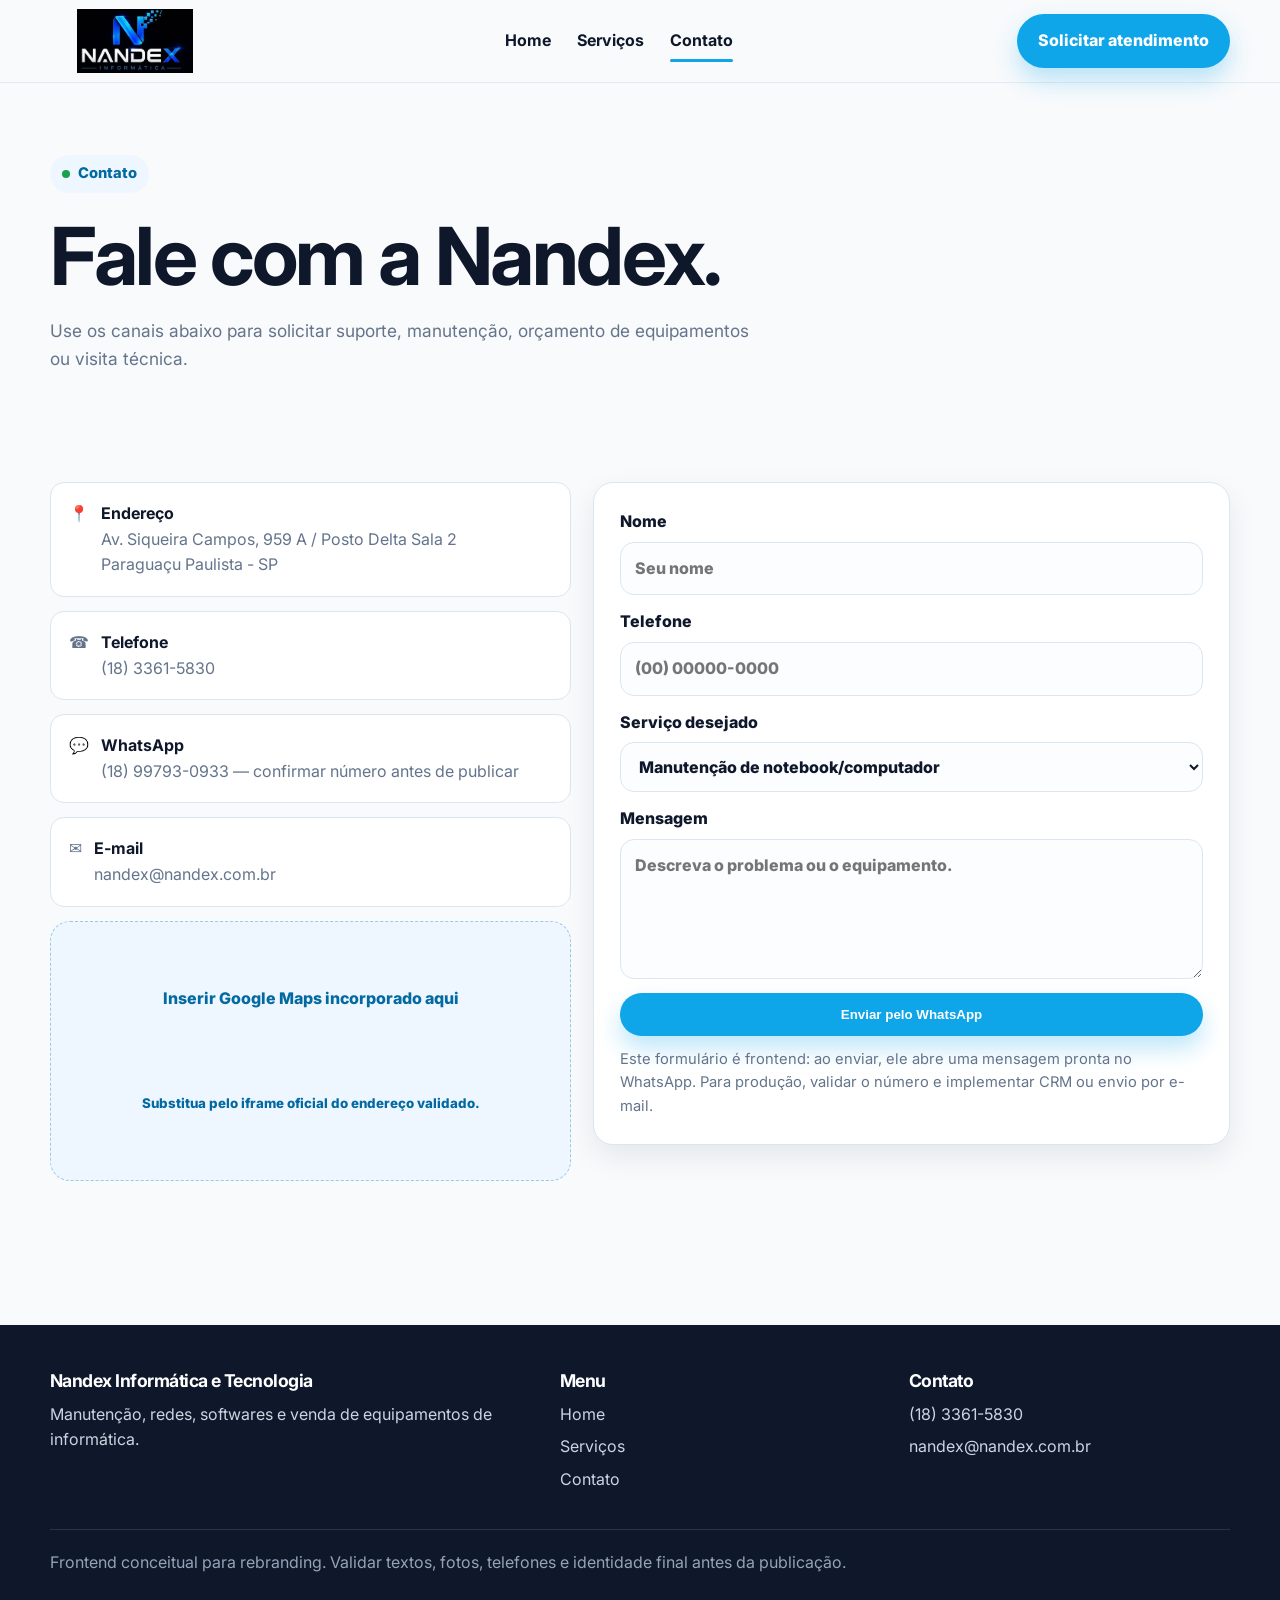
==== contato.html @ adfa8a40 "chore: registrar estado inicial do site Nandex" ====
<!doctype html>
<html lang="pt-BR">
<head>
  <meta charset="utf-8"><meta name="viewport" content="width=device-width, initial-scale=1">
  <title>Contato | Nandex Informática e Tecnologia</title>
  <meta name="description" content="Contato da Nandex Informática em Paraguaçu Paulista.">
  <link rel="preconnect" href="https://fonts.googleapis.com"><link rel="preconnect" href="https://fonts.gstatic.com" crossorigin>
  <link href="https://fonts.googleapis.com/css2?family=Inter:wght@400;600;700;800;900&display=swap" rel="stylesheet">
  <link rel="stylesheet" href="assets/css/style.css">
</head>
<body>
  <header class="site-header"><div class="container navbar"><a class="brand" href="index.html"><img class="brand-logo" src="assets/img/logo.nandex.jpeg" alt="Nandex Informática"></a><nav class="nav-links" aria-label="Menu principal"><a href="index.html">Home</a><a href="servicos.html">Serviços</a><a class="active" href="contato.html">Contato</a></nav><div class="header-actions"><a class="btn btn-primary" href="#formulario">Solicitar atendimento</a><button class="mobile-toggle" type="button" aria-label="Abrir menu" aria-expanded="false" data-mobile-toggle><span></span><span></span><span></span></button></div></div></header>
  <main>
    <section class="page-hero"><div class="container"><span class="eyebrow">Contato</span><h1>Fale com a Nandex.</h1><p>Use os canais abaixo para solicitar suporte, manutenção, orçamento de equipamentos ou visita técnica.</p></div></section>
    <section class="section"><div class="container contact-grid">
      <aside class="contact-box">
        <div class="contact-line"><span>📍</span><div><strong>Endereço</strong><span>Av. Siqueira Campos, 959 A / Posto Delta Sala 2<br>Paraguaçu Paulista - SP</span></div></div>
        <div class="contact-line"><span>☎️</span><div><strong>Telefone</strong><span>(18) 3361-5830</span></div></div>
        <div class="contact-line"><span>💬</span><div><strong>WhatsApp</strong><span>(18) 99793-0933 — confirmar número antes de publicar</span></div></div>
        <div class="contact-line"><span>✉️</span><div><strong>E-mail</strong><span>nandex@nandex.com.br</span></div></div>
        <div class="map-placeholder">Inserir Google Maps incorporado aqui<br><small>Substitua pelo iframe oficial do endereço validado.</small></div>
      </aside>
      <form id="formulario" class="form" data-contact-form>
        <div class="form-grid">
          <label>Nome<input type="text" name="nome" placeholder="Seu nome" required></label>
          <label>Telefone<input type="tel" name="telefone" placeholder="(00) 00000-0000"></label>
          <label>Serviço desejado<select name="servico"><option>Manutenção de notebook/computador</option><option>Instalação de software</option><option>Remoção de vírus</option><option>Projeto de rede</option><option>Compra de equipamento ou peça</option><option>Outro atendimento</option></select></label>
          <label>Mensagem<textarea name="mensagem" placeholder="Descreva o problema ou o equipamento."></textarea></label>
          <button class="btn btn-primary" type="submit">Enviar pelo WhatsApp</button>
        </div>
        <p class="form-note">Este formulário é frontend: ao enviar, ele abre uma mensagem pronta no WhatsApp. Para produção, validar o número e implementar CRM ou envio por e-mail.</p>
      </form>
    </div></section>
  </main>
  <footer class="site-footer"><div class="container footer-grid"><div><h3>Nandex Informática e Tecnologia</h3><p>Manutenção, redes, softwares e venda de equipamentos de informática.</p></div><div><h3>Menu</h3><a href="index.html">Home</a><a href="servicos.html">Serviços</a><a href="contato.html">Contato</a></div><div><h3>Contato</h3><a href="tel:+551833615830">(18) 3361-5830</a><a href="mailto:nandex@nandex.com.br">nandex@nandex.com.br</a></div></div><div class="container footer-bottom">Frontend conceitual para rebranding. Validar textos, fotos, telefones e identidade final antes da publicação.</div></footer>
  <script src="assets/js/main.js"></script>
</body>
</html>
---- assets/css/style.css ----
:root {
  --color-bg: #f8fafc;
  --color-surface: #ffffff;
  --color-surface-2: #eef7ff;
  --color-primary: #0ea5e9;
  --color-primary-dark: #0369a1;
  --color-secondary: #0f172a;
  --color-text: #334155;
  --color-muted: #64748b;
  --color-border: #dbe6f0;
  --color-success: #16a34a;
  --shadow-soft: 0 18px 45px rgba(15, 23, 42, 0.10);
  --shadow-card: 0 12px 30px rgba(15, 23, 42, 0.08);
  --radius-xl: 28px;
  --radius-lg: 20px;
  --radius-md: 14px;
  --max-width: 1180px;
}

* { box-sizing: border-box; }
html { scroll-behavior: smooth; }
body {
  margin: 0;
  font-family: Inter, system-ui, -apple-system, BlinkMacSystemFont, "Segoe UI", sans-serif;
  background: var(--color-bg);
  color: var(--color-text);
  line-height: 1.6;
}
body.menu-open { overflow: hidden; }
a { color: inherit; text-decoration: none; }
img { max-width: 100%; display: block; }
.container { width: min(var(--max-width), calc(100% - 32px)); margin: 0 auto; }

.site-header {
  position: sticky;
  top: 0;
  z-index: 50;
  background: rgba(248, 250, 252, 0.92);
  backdrop-filter: blur(18px);
  border-bottom: 1px solid rgba(219, 230, 240, 0.75);
}
.navbar {
  min-height: 82px;
  display: flex;
  align-items: center;
  justify-content: space-between;
  gap: 24px;
}
.brand { display: inline-flex; align-items: center; gap: 12px; font-weight: 800; color: var(--color-secondary); }
.brand-logo {
  width: 170px;
  height: 64px;
  object-fit: contain;
  border-radius: 8px;
}
.nav-links { display: flex; align-items: center; gap: 26px; font-weight: 700; color: var(--color-secondary); }
.nav-links a { position: relative; }
.nav-links a::after {
  content: ""; position: absolute; left: 0; bottom: -8px; width: 0; height: 3px;
  border-radius: 999px; background: var(--color-primary); transition: width .25s ease;
}
.nav-links a:hover::after, .nav-links a.active::after { width: 100%; }
.header-actions { display: flex; align-items: center; gap: 12px; }
.mobile-toggle {
  display: none;
  border: 0; background: var(--color-surface); width: 46px; height: 46px; border-radius: 14px;
  box-shadow: var(--shadow-card); cursor: pointer;
}
.mobile-toggle span { display: block; width: 20px; height: 2px; margin: 4px auto; background: var(--color-secondary); }

.btn {
  display: inline-flex; align-items: center; justify-content: center; gap: 8px;
  border-radius: 999px; padding: 13px 20px; border: 1px solid transparent;
  font-weight: 800; cursor: pointer; transition: transform .2s ease, box-shadow .2s ease, background .2s ease;
}
.btn:hover { transform: translateY(-2px); }
.btn-primary { background: var(--color-primary); color: white; box-shadow: 0 12px 24px rgba(14, 165, 233, 0.28); }
.btn-primary:hover { background: var(--color-primary-dark); }
.btn-secondary { background: var(--color-secondary); color: white; }
.btn-outline { border-color: var(--color-border); color: var(--color-secondary); background: white; }

.hero { position: relative; overflow: hidden; padding: 84px 0 56px; }
.hero::before {
  content: ""; position: absolute; inset: -180px -220px auto auto; width: 540px; height: 540px;
  background: radial-gradient(circle, rgba(14,165,233,.22), transparent 65%);
  pointer-events: none;
}
.hero-grid { display: grid; grid-template-columns: 1.05fr .95fr; gap: 46px; align-items: center; }
.eyebrow {
  display: inline-flex; align-items: center; gap: 8px; padding: 7px 12px; border-radius: 999px;
  background: var(--color-surface-2); color: var(--color-primary-dark); font-weight: 800; font-size: .92rem;
}
.eyebrow::before { content: ""; width: 8px; height: 8px; border-radius: 50%; background: var(--color-success); }
h1, h2, h3 { color: var(--color-secondary); line-height: 1.08; margin: 0; letter-spacing: -.03em; }
h1 { margin-top: 20px; font-size: clamp(2.5rem, 7vw, 5rem); max-width: 800px; }
h2 { font-size: clamp(2rem, 4vw, 3.2rem); }
h3 { font-size: 1.35rem; }
p { margin: 0; }
.hero p { margin-top: 22px; font-size: 1.15rem; color: var(--color-muted); max-width: 660px; }
.hero-actions { margin-top: 32px; display: flex; gap: 14px; flex-wrap: wrap; }
.hero-card {
  position: relative; background: linear-gradient(145deg, var(--color-surface), #eaf7ff);
  border: 1px solid rgba(219, 230, 240, 0.95); border-radius: var(--radius-xl);
  padding: 24px; box-shadow: var(--shadow-soft);
}
.device-card {
  min-height: 410px; border-radius: 24px; background:
    radial-gradient(circle at 28% 26%, rgba(14,165,233,.25), transparent 28%),
    linear-gradient(135deg, #0f172a, #1e3a8a 52%, #0ea5e9);
  color: white; padding: 28px; display: flex; flex-direction: column; justify-content: space-between;
  overflow: hidden;
}
.device-card::after {
  content: ""; position: absolute; right: 46px; bottom: 56px; width: 250px; height: 160px;
  border: 10px solid rgba(255,255,255,.85); border-radius: 18px; transform: rotate(-8deg);
  box-shadow: 0 24px 40px rgba(0,0,0,.25);
}
.device-card h3 { color: white; font-size: 2rem; max-width: 360px; }
.service-strip {
  display: grid; grid-template-columns: repeat(3, 1fr); gap: 14px; margin-top: 18px;
}
.mini-card {
  background: rgba(255,255,255,.12); border: 1px solid rgba(255,255,255,.18);
  border-radius: 18px; padding: 16px; backdrop-filter: blur(10px); color: #e2e8f0;
}
.mini-card strong { color: white; display: block; }

.stats { padding: 22px 0 64px; }
.stats-grid { display: grid; grid-template-columns: repeat(4, 1fr); gap: 16px; }
.stat-card {
  background: var(--color-surface); border: 1px solid var(--color-border); border-radius: var(--radius-lg);
  padding: 24px; box-shadow: var(--shadow-card);
}
.stat-card strong { display: block; color: var(--color-secondary); font-size: 2rem; line-height: 1; }
.stat-card span { display: block; margin-top: 8px; color: var(--color-muted); font-weight: 700; }

.section { padding: 76px 0; }
.section-header { display: flex; justify-content: space-between; align-items: end; gap: 24px; margin-bottom: 34px; }
.section-header p { max-width: 620px; color: var(--color-muted); }
.grid-3 { display: grid; grid-template-columns: repeat(3, 1fr); gap: 18px; }
.card {
  background: var(--color-surface); border: 1px solid var(--color-border); border-radius: var(--radius-lg);
  padding: 26px; box-shadow: var(--shadow-card);
}
.icon {
  width: 52px; height: 52px; border-radius: 18px; display: grid; place-items: center;
  background: var(--color-surface-2); color: var(--color-primary-dark); font-size: 1.35rem; margin-bottom: 18px;
}
.card p { color: var(--color-muted); margin-top: 12px; }
.card ul { padding-left: 20px; margin-bottom: 0; color: var(--color-muted); }

.about-band {
  background: var(--color-secondary); color: #cbd5e1; border-radius: var(--radius-xl);
  padding: 42px; display: grid; grid-template-columns: 1fr 1fr; gap: 34px; align-items: center;
  overflow: hidden; position: relative;
}
.about-band::after {
  content: ""; position: absolute; right: -90px; top: -90px; width: 260px; height: 260px;
  background: rgba(14,165,233,.24); border-radius: 50%;
}
.about-band h2 { color: white; }
.about-list { display: grid; gap: 12px; }
.check { display: flex; gap: 12px; align-items: flex-start; }
.check span { flex: 0 0 26px; height: 26px; border-radius: 50%; background: var(--color-primary); color: white; display: grid; place-items: center; font-size: .9rem; font-weight: 900; }

.cta {
  background: linear-gradient(135deg, var(--color-primary), #1e3a8a);
  color: white; border-radius: var(--radius-xl); padding: 48px; display: grid; grid-template-columns: 1fr auto; gap: 28px; align-items: center;
}
.cta h2 { color: white; }
.cta p { color: #dff4ff; margin-top: 12px; max-width: 720px; }
.cta .btn { background: white; color: var(--color-secondary); }

.page-hero { padding: 72px 0 34px; }
.page-hero p { color: var(--color-muted); max-width: 720px; margin-top: 18px; font-size: 1.08rem; }
.service-list { display: grid; gap: 16px; }
.service-row { display: grid; grid-template-columns: 74px 1fr auto; gap: 18px; align-items: center; }
.service-row .icon { margin: 0; }
.badge { display: inline-flex; align-items: center; border-radius: 999px; background: var(--color-surface-2); color: var(--color-primary-dark); padding: 6px 10px; font-weight: 800; font-size: .84rem; }

.contact-grid { display: grid; grid-template-columns: .9fr 1.1fr; gap: 22px; align-items: start; }
.contact-box { display: grid; gap: 14px; }
.contact-line { display: flex; gap: 12px; padding: 18px; background: white; border: 1px solid var(--color-border); border-radius: var(--radius-md); }
.contact-line strong { display: block; color: var(--color-secondary); }
.contact-line span { color: var(--color-muted); }
.form { background: white; border: 1px solid var(--color-border); border-radius: var(--radius-lg); padding: 26px; box-shadow: var(--shadow-card); }
.form-grid { display: grid; gap: 14px; }
label { display: grid; gap: 7px; color: var(--color-secondary); font-weight: 800; }
input, textarea, select {
  width: 100%; border: 1px solid var(--color-border); border-radius: 14px; padding: 13px 14px;
  font: inherit; color: var(--color-secondary); background: #fbfdff;
}
textarea { min-height: 140px; resize: vertical; }
.form-note { color: var(--color-muted); font-size: .92rem; margin-top: 12px; }
.map-placeholder {
  min-height: 260px; border: 1px dashed #9cc9e7; border-radius: var(--radius-lg);
  display: grid; place-items: center; text-align: center; padding: 24px; background: var(--color-surface-2); color: var(--color-primary-dark); font-weight: 800;
}

.site-footer { margin-top: 68px; background: var(--color-secondary); color: #cbd5e1; padding: 46px 0; }
.footer-grid { display: grid; grid-template-columns: 1.2fr .8fr .8fr; gap: 28px; }
.footer-grid h3 { color: white; font-size: 1.1rem; margin-bottom: 12px; }
.footer-grid a { color: #cbd5e1; display: block; margin: 7px 0; }
.footer-bottom { margin-top: 30px; padding-top: 20px; border-top: 1px solid rgba(255,255,255,.12); color: #94a3b8; }

@media (max-width: 920px) {
  .hero-grid, .about-band, .contact-grid, .cta { grid-template-columns: 1fr; }
  .grid-3, .stats-grid { grid-template-columns: repeat(2, 1fr); }
  .section-header { align-items: start; flex-direction: column; }
  .header-actions .btn { display: none; }
  .mobile-toggle { display: block; }
  .nav-links {
    position: fixed; inset: 82px 16px auto 16px; display: none; flex-direction: column; align-items: stretch; gap: 0;
    background: white; border: 1px solid var(--color-border); border-radius: 22px; padding: 10px;
    box-shadow: var(--shadow-soft);
  }
  body.menu-open .nav-links { display: flex; }
  .nav-links a { padding: 14px 16px; }
  .nav-links a::after { display: none; }
}

@media (max-width: 620px) {
  .hero { padding-top: 52px; }
  .service-strip, .grid-3, .stats-grid, .footer-grid { grid-template-columns: 1fr; }
  .hero-card { padding: 14px; }
  .device-card { min-height: 360px; }
  .service-row { grid-template-columns: 1fr; }
  .about-band, .cta { padding: 28px; }
  .brand-logo { width: 132px; height: 58px; }
}
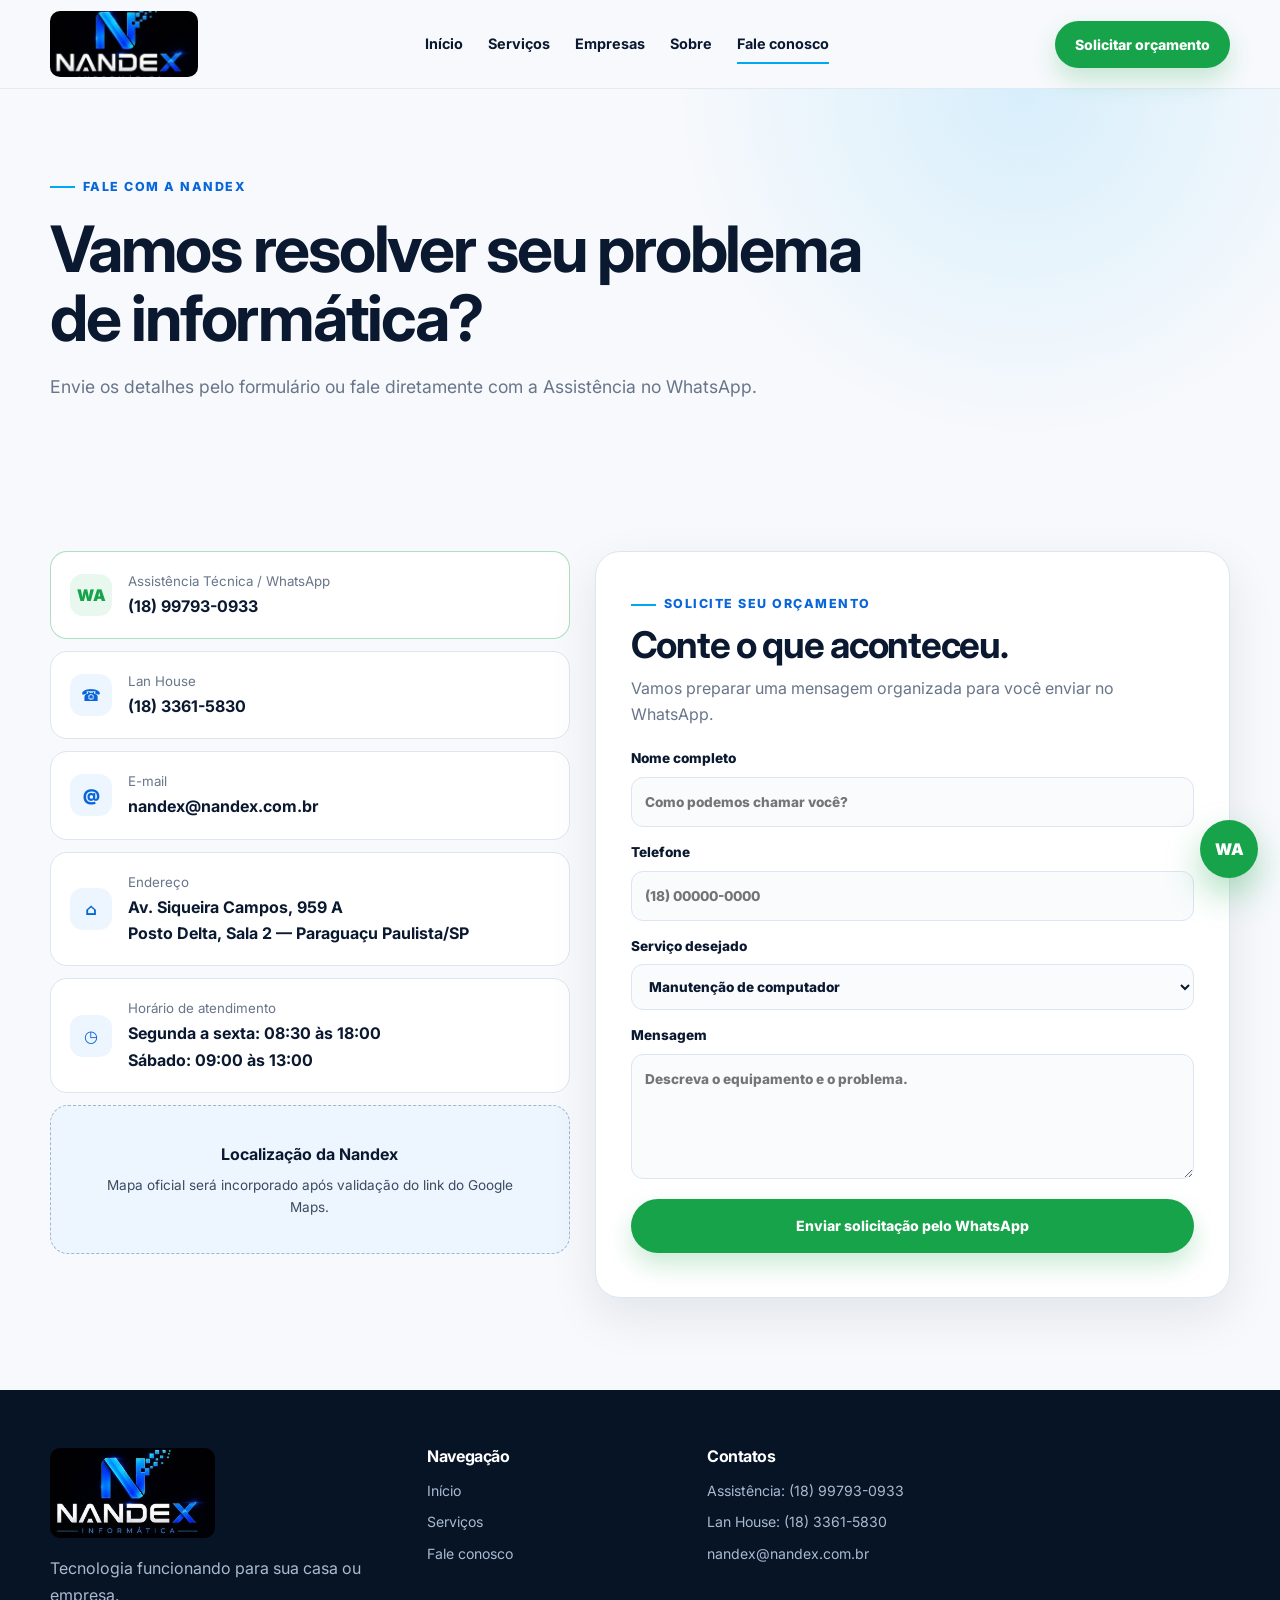
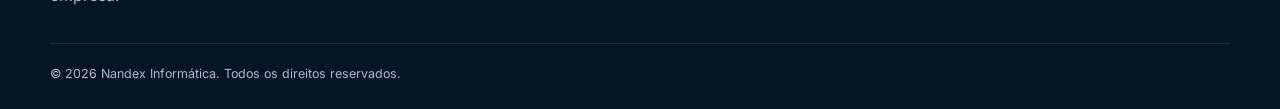
==== commit 376dd89e: "feat: modernizar site comercial da Nandex" ====
--- a/contato.html
+++ b/contato.html
@@ -1,38 +1,14 @@
-<!doctype html>
-<html lang="pt-BR">
-<head>
-  <meta charset="utf-8"><meta name="viewport" content="width=device-width, initial-scale=1">
-  <title>Contato | Nandex Informática e Tecnologia</title>
-  <meta name="description" content="Contato da Nandex Informática em Paraguaçu Paulista.">
-  <link rel="preconnect" href="https://fonts.googleapis.com"><link rel="preconnect" href="https://fonts.gstatic.com" crossorigin>
-  <link href="https://fonts.googleapis.com/css2?family=Inter:wght@400;600;700;800;900&display=swap" rel="stylesheet">
-  <link rel="stylesheet" href="assets/css/style.css">
-</head>
-<body>
-  <header class="site-header"><div class="container navbar"><a class="brand" href="index.html"><img class="brand-logo" src="assets/img/logo.nandex.jpeg" alt="Nandex Informática"></a><nav class="nav-links" aria-label="Menu principal"><a href="index.html">Home</a><a href="servicos.html">Serviços</a><a class="active" href="contato.html">Contato</a></nav><div class="header-actions"><a class="btn btn-primary" href="#formulario">Solicitar atendimento</a><button class="mobile-toggle" type="button" aria-label="Abrir menu" aria-expanded="false" data-mobile-toggle><span></span><span></span><span></span></button></div></div></header>
-  <main>
-    <section class="page-hero"><div class="container"><span class="eyebrow">Contato</span><h1>Fale com a Nandex.</h1><p>Use os canais abaixo para solicitar suporte, manutenção, orçamento de equipamentos ou visita técnica.</p></div></section>
-    <section class="section"><div class="container contact-grid">
-      <aside class="contact-box">
-        <div class="contact-line"><span>📍</span><div><strong>Endereço</strong><span>Av. Siqueira Campos, 959 A / Posto Delta Sala 2<br>Paraguaçu Paulista - SP</span></div></div>
-        <div class="contact-line"><span>☎️</span><div><strong>Telefone</strong><span>(18) 3361-5830</span></div></div>
-        <div class="contact-line"><span>💬</span><div><strong>WhatsApp</strong><span>(18) 99793-0933 — confirmar número antes de publicar</span></div></div>
-        <div class="contact-line"><span>✉️</span><div><strong>E-mail</strong><span>nandex@nandex.com.br</span></div></div>
-        <div class="map-placeholder">Inserir Google Maps incorporado aqui<br><small>Substitua pelo iframe oficial do endereço validado.</small></div>
-      </aside>
-      <form id="formulario" class="form" data-contact-form>
-        <div class="form-grid">
-          <label>Nome<input type="text" name="nome" placeholder="Seu nome" required></label>
-          <label>Telefone<input type="tel" name="telefone" placeholder="(00) 00000-0000"></label>
-          <label>Serviço desejado<select name="servico"><option>Manutenção de notebook/computador</option><option>Instalação de software</option><option>Remoção de vírus</option><option>Projeto de rede</option><option>Compra de equipamento ou peça</option><option>Outro atendimento</option></select></label>
-          <label>Mensagem<textarea name="mensagem" placeholder="Descreva o problema ou o equipamento."></textarea></label>
-          <button class="btn btn-primary" type="submit">Enviar pelo WhatsApp</button>
-        </div>
-        <p class="form-note">Este formulário é frontend: ao enviar, ele abre uma mensagem pronta no WhatsApp. Para produção, validar o número e implementar CRM ou envio por e-mail.</p>
-      </form>
-    </div></section>
-  </main>
-  <footer class="site-footer"><div class="container footer-grid"><div><h3>Nandex Informática e Tecnologia</h3><p>Manutenção, redes, softwares e venda de equipamentos de informática.</p></div><div><h3>Menu</h3><a href="index.html">Home</a><a href="servicos.html">Serviços</a><a href="contato.html">Contato</a></div><div><h3>Contato</h3><a href="tel:+551833615830">(18) 3361-5830</a><a href="mailto:nandex@nandex.com.br">nandex@nandex.com.br</a></div></div><div class="container footer-bottom">Frontend conceitual para rebranding. Validar textos, fotos, telefones e identidade final antes da publicação.</div></footer>
-  <script src="assets/js/main.js"></script>
-</body>
-</html>
+<!doctype html><html lang="pt-BR"><head><meta charset="utf-8"><meta name="viewport" content="width=device-width,initial-scale=1"><title>Contato e orçamento | Nandex Informática</title><meta name="description" content="Fale com a Assistência Nandex, solicite orçamento e consulte horários e endereço em Paraguaçu Paulista."><link rel="preconnect" href="https://fonts.googleapis.com"><link rel="preconnect" href="https://fonts.gstatic.com" crossorigin><link href="https://fonts.googleapis.com/css2?family=Inter:wght@400;500;600;700;800;900&display=swap" rel="stylesheet"><link rel="stylesheet" href="assets/css/style.css"></head><body>
+<header class="site-header"><div class="container navbar"><a class="brand" href="index.html" aria-label="Nandex - Página inicial"><img class="brand-logo" src="assets/img/logo.nandex.jpeg" alt="Nandex Informática"></a><nav class="nav-links" aria-label="Navegação principal"><a href="index.html">Início</a><a href="servicos.html">Serviços</a><a href="index.html#empresas">Empresas</a><a href="index.html#sobre">Sobre</a><a class="active" href="contato.html">Fale conosco</a></nav><div class="header-actions"><a class="btn btn-whatsapp" href="https://wa.me/5518997930933" target="_blank" rel="noopener">Solicitar orçamento</a><button class="mobile-toggle" type="button" aria-label="Abrir menu" aria-expanded="false" data-mobile-toggle><span></span><span></span><span></span></button></div></div></header>
+<main><section class="page-hero"><div class="container"><span class="eyebrow">Fale com a Nandex</span><h1>Vamos resolver seu problema de informática?</h1><p>Envie os detalhes pelo formulário ou fale diretamente com a Assistência no WhatsApp.</p></div></section>
+<section class="section"><div class="container contact-layout"><aside class="contact-info">
+<a class="info-card whatsapp-card" href="https://wa.me/5518997930933" target="_blank" rel="noopener"><span>WA</span><div><small>Assistência Técnica / WhatsApp</small><strong>(18) 99793-0933</strong></div></a>
+<a class="info-card" href="tel:+551833615830"><span>☎</span><div><small>Lan House</small><strong>(18) 3361-5830</strong></div></a>
+<a class="info-card" href="mailto:nandex@nandex.com.br"><span>@</span><div><small>E-mail</small><strong>nandex@nandex.com.br</strong></div></a>
+<div class="info-card"><span>⌂</span><div><small>Endereço</small><strong>Av. Siqueira Campos, 959 A<br>Posto Delta, Sala 2 — Paraguaçu Paulista/SP</strong></div></div>
+<div class="info-card"><span>◷</span><div><small>Horário de atendimento</small><strong>Segunda a sexta: 08:30 às 18:00<br>Sábado: 09:00 às 13:00</strong></div></div>
+<div class="map-placeholder"><strong>Localização da Nandex</strong><p>Mapa oficial será incorporado após validação do link do Google Maps.</p></div>
+</aside>
+<form class="contact-form" data-contact-form><span class="kicker">Solicite seu orçamento</span><h2>Conte o que aconteceu.</h2><p>Vamos preparar uma mensagem organizada para você enviar no WhatsApp.</p><label>Nome completo<input name="nome" type="text" autocomplete="name" required placeholder="Como podemos chamar você?"></label><label>Telefone<input name="telefone" type="tel" autocomplete="tel" placeholder="(18) 00000-0000"></label><label>Serviço desejado<select name="servico"><option>Manutenção de computador</option><option>Manutenção de notebook</option><option>Formatação ou instalação</option><option>Remoção de vírus</option><option>Redes e Wi-Fi</option><option>Suporte para empresa</option><option>Peças ou equipamentos</option><option>Outro atendimento</option></select></label><label>Mensagem<textarea name="mensagem" placeholder="Descreva o equipamento e o problema."></textarea></label><button class="btn btn-whatsapp btn-lg" type="submit">Enviar solicitação pelo WhatsApp</button><p class="form-feedback" data-form-feedback aria-live="polite"></p></form>
+</div></section></main>
+<footer class="site-footer"><div class="container footer-grid"><div class="footer-brand"><img src="assets/img/logo.nandex.jpeg" alt="Nandex Informática"><p>Tecnologia funcionando para sua casa ou empresa.</p></div><div><h3>Navegação</h3><a href="index.html">Início</a><a href="servicos.html">Serviços</a><a href="contato.html">Fale conosco</a></div><div><h3>Contatos</h3><a href="https://wa.me/5518997930933">Assistência: (18) 99793-0933</a><a href="tel:+551833615830">Lan House: (18) 3361-5830</a><a href="mailto:nandex@nandex.com.br">nandex@nandex.com.br</a></div></div><div class="container footer-bottom">© 2026 Nandex Informática. Todos os direitos reservados.</div></footer><a class="whatsapp-float" href="https://wa.me/5518997930933" target="_blank" rel="noopener" aria-label="Chamar a Assistência Nandex no WhatsApp">WA</a><script src="assets/js/main.js"></script></body></html>
--- a/assets/css/style.css
+++ b/assets/css/style.css
@@ -1,230 +1,9 @@
-:root {
-  --color-bg: #f8fafc;
-  --color-surface: #ffffff;
-  --color-surface-2: #eef7ff;
-  --color-primary: #0ea5e9;
-  --color-primary-dark: #0369a1;
-  --color-secondary: #0f172a;
-  --color-text: #334155;
-  --color-muted: #64748b;
-  --color-border: #dbe6f0;
-  --color-success: #16a34a;
-  --shadow-soft: 0 18px 45px rgba(15, 23, 42, 0.10);
-  --shadow-card: 0 12px 30px rgba(15, 23, 42, 0.08);
-  --radius-xl: 28px;
-  --radius-lg: 20px;
-  --radius-md: 14px;
-  --max-width: 1180px;
-}
-
-* { box-sizing: border-box; }
-html { scroll-behavior: smooth; }
-body {
-  margin: 0;
-  font-family: Inter, system-ui, -apple-system, BlinkMacSystemFont, "Segoe UI", sans-serif;
-  background: var(--color-bg);
-  color: var(--color-text);
-  line-height: 1.6;
-}
-body.menu-open { overflow: hidden; }
-a { color: inherit; text-decoration: none; }
-img { max-width: 100%; display: block; }
-.container { width: min(var(--max-width), calc(100% - 32px)); margin: 0 auto; }
-
-.site-header {
-  position: sticky;
-  top: 0;
-  z-index: 50;
-  background: rgba(248, 250, 252, 0.92);
-  backdrop-filter: blur(18px);
-  border-bottom: 1px solid rgba(219, 230, 240, 0.75);
-}
-.navbar {
-  min-height: 82px;
-  display: flex;
-  align-items: center;
-  justify-content: space-between;
-  gap: 24px;
-}
-.brand { display: inline-flex; align-items: center; gap: 12px; font-weight: 800; color: var(--color-secondary); }
-.brand-logo {
-  width: 170px;
-  height: 64px;
-  object-fit: contain;
-  border-radius: 8px;
-}
-.nav-links { display: flex; align-items: center; gap: 26px; font-weight: 700; color: var(--color-secondary); }
-.nav-links a { position: relative; }
-.nav-links a::after {
-  content: ""; position: absolute; left: 0; bottom: -8px; width: 0; height: 3px;
-  border-radius: 999px; background: var(--color-primary); transition: width .25s ease;
-}
-.nav-links a:hover::after, .nav-links a.active::after { width: 100%; }
-.header-actions { display: flex; align-items: center; gap: 12px; }
-.mobile-toggle {
-  display: none;
-  border: 0; background: var(--color-surface); width: 46px; height: 46px; border-radius: 14px;
-  box-shadow: var(--shadow-card); cursor: pointer;
-}
-.mobile-toggle span { display: block; width: 20px; height: 2px; margin: 4px auto; background: var(--color-secondary); }
-
-.btn {
-  display: inline-flex; align-items: center; justify-content: center; gap: 8px;
-  border-radius: 999px; padding: 13px 20px; border: 1px solid transparent;
-  font-weight: 800; cursor: pointer; transition: transform .2s ease, box-shadow .2s ease, background .2s ease;
-}
-.btn:hover { transform: translateY(-2px); }
-.btn-primary { background: var(--color-primary); color: white; box-shadow: 0 12px 24px rgba(14, 165, 233, 0.28); }
-.btn-primary:hover { background: var(--color-primary-dark); }
-.btn-secondary { background: var(--color-secondary); color: white; }
-.btn-outline { border-color: var(--color-border); color: var(--color-secondary); background: white; }
-
-.hero { position: relative; overflow: hidden; padding: 84px 0 56px; }
-.hero::before {
-  content: ""; position: absolute; inset: -180px -220px auto auto; width: 540px; height: 540px;
-  background: radial-gradient(circle, rgba(14,165,233,.22), transparent 65%);
-  pointer-events: none;
-}
-.hero-grid { display: grid; grid-template-columns: 1.05fr .95fr; gap: 46px; align-items: center; }
-.eyebrow {
-  display: inline-flex; align-items: center; gap: 8px; padding: 7px 12px; border-radius: 999px;
-  background: var(--color-surface-2); color: var(--color-primary-dark); font-weight: 800; font-size: .92rem;
-}
-.eyebrow::before { content: ""; width: 8px; height: 8px; border-radius: 50%; background: var(--color-success); }
-h1, h2, h3 { color: var(--color-secondary); line-height: 1.08; margin: 0; letter-spacing: -.03em; }
-h1 { margin-top: 20px; font-size: clamp(2.5rem, 7vw, 5rem); max-width: 800px; }
-h2 { font-size: clamp(2rem, 4vw, 3.2rem); }
-h3 { font-size: 1.35rem; }
-p { margin: 0; }
-.hero p { margin-top: 22px; font-size: 1.15rem; color: var(--color-muted); max-width: 660px; }
-.hero-actions { margin-top: 32px; display: flex; gap: 14px; flex-wrap: wrap; }
-.hero-card {
-  position: relative; background: linear-gradient(145deg, var(--color-surface), #eaf7ff);
-  border: 1px solid rgba(219, 230, 240, 0.95); border-radius: var(--radius-xl);
-  padding: 24px; box-shadow: var(--shadow-soft);
-}
-.device-card {
-  min-height: 410px; border-radius: 24px; background:
-    radial-gradient(circle at 28% 26%, rgba(14,165,233,.25), transparent 28%),
-    linear-gradient(135deg, #0f172a, #1e3a8a 52%, #0ea5e9);
-  color: white; padding: 28px; display: flex; flex-direction: column; justify-content: space-between;
-  overflow: hidden;
-}
-.device-card::after {
-  content: ""; position: absolute; right: 46px; bottom: 56px; width: 250px; height: 160px;
-  border: 10px solid rgba(255,255,255,.85); border-radius: 18px; transform: rotate(-8deg);
-  box-shadow: 0 24px 40px rgba(0,0,0,.25);
-}
-.device-card h3 { color: white; font-size: 2rem; max-width: 360px; }
-.service-strip {
-  display: grid; grid-template-columns: repeat(3, 1fr); gap: 14px; margin-top: 18px;
-}
-.mini-card {
-  background: rgba(255,255,255,.12); border: 1px solid rgba(255,255,255,.18);
-  border-radius: 18px; padding: 16px; backdrop-filter: blur(10px); color: #e2e8f0;
-}
-.mini-card strong { color: white; display: block; }
-
-.stats { padding: 22px 0 64px; }
-.stats-grid { display: grid; grid-template-columns: repeat(4, 1fr); gap: 16px; }
-.stat-card {
-  background: var(--color-surface); border: 1px solid var(--color-border); border-radius: var(--radius-lg);
-  padding: 24px; box-shadow: var(--shadow-card);
-}
-.stat-card strong { display: block; color: var(--color-secondary); font-size: 2rem; line-height: 1; }
-.stat-card span { display: block; margin-top: 8px; color: var(--color-muted); font-weight: 700; }
-
-.section { padding: 76px 0; }
-.section-header { display: flex; justify-content: space-between; align-items: end; gap: 24px; margin-bottom: 34px; }
-.section-header p { max-width: 620px; color: var(--color-muted); }
-.grid-3 { display: grid; grid-template-columns: repeat(3, 1fr); gap: 18px; }
-.card {
-  background: var(--color-surface); border: 1px solid var(--color-border); border-radius: var(--radius-lg);
-  padding: 26px; box-shadow: var(--shadow-card);
-}
-.icon {
-  width: 52px; height: 52px; border-radius: 18px; display: grid; place-items: center;
-  background: var(--color-surface-2); color: var(--color-primary-dark); font-size: 1.35rem; margin-bottom: 18px;
-}
-.card p { color: var(--color-muted); margin-top: 12px; }
-.card ul { padding-left: 20px; margin-bottom: 0; color: var(--color-muted); }
-
-.about-band {
-  background: var(--color-secondary); color: #cbd5e1; border-radius: var(--radius-xl);
-  padding: 42px; display: grid; grid-template-columns: 1fr 1fr; gap: 34px; align-items: center;
-  overflow: hidden; position: relative;
-}
-.about-band::after {
-  content: ""; position: absolute; right: -90px; top: -90px; width: 260px; height: 260px;
-  background: rgba(14,165,233,.24); border-radius: 50%;
-}
-.about-band h2 { color: white; }
-.about-list { display: grid; gap: 12px; }
-.check { display: flex; gap: 12px; align-items: flex-start; }
-.check span { flex: 0 0 26px; height: 26px; border-radius: 50%; background: var(--color-primary); color: white; display: grid; place-items: center; font-size: .9rem; font-weight: 900; }
-
-.cta {
-  background: linear-gradient(135deg, var(--color-primary), #1e3a8a);
-  color: white; border-radius: var(--radius-xl); padding: 48px; display: grid; grid-template-columns: 1fr auto; gap: 28px; align-items: center;
-}
-.cta h2 { color: white; }
-.cta p { color: #dff4ff; margin-top: 12px; max-width: 720px; }
-.cta .btn { background: white; color: var(--color-secondary); }
-
-.page-hero { padding: 72px 0 34px; }
-.page-hero p { color: var(--color-muted); max-width: 720px; margin-top: 18px; font-size: 1.08rem; }
-.service-list { display: grid; gap: 16px; }
-.service-row { display: grid; grid-template-columns: 74px 1fr auto; gap: 18px; align-items: center; }
-.service-row .icon { margin: 0; }
-.badge { display: inline-flex; align-items: center; border-radius: 999px; background: var(--color-surface-2); color: var(--color-primary-dark); padding: 6px 10px; font-weight: 800; font-size: .84rem; }
-
-.contact-grid { display: grid; grid-template-columns: .9fr 1.1fr; gap: 22px; align-items: start; }
-.contact-box { display: grid; gap: 14px; }
-.contact-line { display: flex; gap: 12px; padding: 18px; background: white; border: 1px solid var(--color-border); border-radius: var(--radius-md); }
-.contact-line strong { display: block; color: var(--color-secondary); }
-.contact-line span { color: var(--color-muted); }
-.form { background: white; border: 1px solid var(--color-border); border-radius: var(--radius-lg); padding: 26px; box-shadow: var(--shadow-card); }
-.form-grid { display: grid; gap: 14px; }
-label { display: grid; gap: 7px; color: var(--color-secondary); font-weight: 800; }
-input, textarea, select {
-  width: 100%; border: 1px solid var(--color-border); border-radius: 14px; padding: 13px 14px;
-  font: inherit; color: var(--color-secondary); background: #fbfdff;
-}
-textarea { min-height: 140px; resize: vertical; }
-.form-note { color: var(--color-muted); font-size: .92rem; margin-top: 12px; }
-.map-placeholder {
-  min-height: 260px; border: 1px dashed #9cc9e7; border-radius: var(--radius-lg);
-  display: grid; place-items: center; text-align: center; padding: 24px; background: var(--color-surface-2); color: var(--color-primary-dark); font-weight: 800;
-}
-
-.site-footer { margin-top: 68px; background: var(--color-secondary); color: #cbd5e1; padding: 46px 0; }
-.footer-grid { display: grid; grid-template-columns: 1.2fr .8fr .8fr; gap: 28px; }
-.footer-grid h3 { color: white; font-size: 1.1rem; margin-bottom: 12px; }
-.footer-grid a { color: #cbd5e1; display: block; margin: 7px 0; }
-.footer-bottom { margin-top: 30px; padding-top: 20px; border-top: 1px solid rgba(255,255,255,.12); color: #94a3b8; }
-
-@media (max-width: 920px) {
-  .hero-grid, .about-band, .contact-grid, .cta { grid-template-columns: 1fr; }
-  .grid-3, .stats-grid { grid-template-columns: repeat(2, 1fr); }
-  .section-header { align-items: start; flex-direction: column; }
-  .header-actions .btn { display: none; }
-  .mobile-toggle { display: block; }
-  .nav-links {
-    position: fixed; inset: 82px 16px auto 16px; display: none; flex-direction: column; align-items: stretch; gap: 0;
-    background: white; border: 1px solid var(--color-border); border-radius: 22px; padding: 10px;
-    box-shadow: var(--shadow-soft);
-  }
-  body.menu-open .nav-links { display: flex; }
-  .nav-links a { padding: 14px 16px; }
-  .nav-links a::after { display: none; }
-}
-
-@media (max-width: 620px) {
-  .hero { padding-top: 52px; }
-  .service-strip, .grid-3, .stats-grid, .footer-grid { grid-template-columns: 1fr; }
-  .hero-card { padding: 14px; }
-  .device-card { min-height: 360px; }
-  .service-row { grid-template-columns: 1fr; }
-  .about-band, .cta { padding: 28px; }
-  .brand-logo { width: 132px; height: 58px; }
-}
+:root{--bg:#f7f9fc;--surface:#fff;--surface-2:#edf5ff;--ink:#0a1830;--text:#3c4b61;--muted:#68758a;--primary:#0866d9;--primary-2:#00a7f5;--line:#dce5f0;--color-whatsapp:#16a34a;--whatsapp-dark:#11813a;--radius:22px;--radius-sm:14px;--shadow:0 18px 50px rgba(10,24,48,.09);--max:1180px}
+*{box-sizing:border-box}html{scroll-behavior:smooth;scroll-padding-top:92px}body{margin:0;font-family:Inter,system-ui,sans-serif;background:var(--bg);color:var(--text);line-height:1.65}body.menu-open{overflow:hidden}a{color:inherit;text-decoration:none}img{max-width:100%;display:block}.container{width:min(var(--max),calc(100% - 36px));margin:auto}.site-header{position:sticky;top:0;z-index:50;background:rgba(247,249,252,.9);backdrop-filter:blur(18px);border-bottom:1px solid rgba(220,229,240,.8)}.navbar{height:88px;display:flex;align-items:center;justify-content:space-between;gap:28px}.brand-logo{width:148px;height:66px;object-fit:cover;border-radius:10px}.nav-links{display:flex;align-items:center;gap:25px;font-size:.9rem;font-weight:700;color:var(--ink)}.nav-links a{position:relative}.nav-links a:after{content:"";position:absolute;left:0;right:100%;bottom:-8px;height:2px;background:var(--primary-2);transition:.25s}.nav-links a:hover:after,.nav-links a.active:after{right:0}.header-actions{display:flex;align-items:center;gap:12px}.mobile-toggle{display:none;width:46px;height:46px;border:1px solid var(--line);border-radius:13px;background:#fff}.mobile-toggle span{display:block;width:20px;height:2px;background:var(--ink);margin:4px auto}.btn{display:inline-flex;justify-content:center;align-items:center;min-height:47px;padding:11px 19px;border:1px solid transparent;border-radius:999px;font:800 .88rem Inter,sans-serif;cursor:pointer;transition:transform .2s,box-shadow .2s,background .2s}.btn:hover{transform:translateY(-2px)}.btn:focus-visible,a:focus-visible,input:focus-visible,select:focus-visible,textarea:focus-visible,button:focus-visible{outline:3px solid rgba(0,167,245,.35);outline-offset:3px}.btn-lg{min-height:54px;padding:14px 23px}.btn-whatsapp{background:var(--color-whatsapp);color:#fff;box-shadow:0 12px 25px rgba(22,163,74,.22)}.btn-whatsapp:hover{background:var(--whatsapp-dark)}.btn-outline{border-color:var(--line);background:#fff;color:var(--ink)}.btn-light{background:#fff;color:var(--ink)}
+h1,h2,h3{margin:0;color:var(--ink);line-height:1.08;letter-spacing:-.035em}h1{font-size:clamp(2.7rem,6vw,5.3rem);max-width:850px}h1 em{font-style:normal;color:var(--primary)}h2{font-size:clamp(2rem,4vw,3.35rem)}h3{font-size:1.25rem}p{margin:0}.eyebrow,.kicker{display:inline-flex;align-items:center;gap:8px;color:var(--primary);font-weight:800;font-size:.78rem;text-transform:uppercase;letter-spacing:.12em}.eyebrow:before,.kicker:before{content:"";width:25px;height:2px;background:var(--primary-2)}.hero{position:relative;overflow:hidden;padding:88px 0 76px;background:radial-gradient(circle at 80% 20%,rgba(0,167,245,.15),transparent 32%),var(--bg)}.hero-grid{display:grid;grid-template-columns:1.08fr .92fr;align-items:center;gap:54px}.hero-copy>p{font-size:1.13rem;color:var(--muted);max-width:670px;margin-top:24px}.hero h1{margin-top:18px}.hero-actions{display:flex;gap:12px;flex-wrap:wrap;margin-top:31px}.trust-row{display:flex;gap:17px;flex-wrap:wrap;margin-top:25px;font-size:.82rem;font-weight:700;color:var(--muted)}.tech-visual{min-height:500px;position:relative;border-radius:36px;background:linear-gradient(145deg,#081426,#102d59);box-shadow:0 35px 75px rgba(7,23,50,.24);overflow:hidden}.tech-visual:before{content:"";position:absolute;inset:0;background-image:linear-gradient(rgba(255,255,255,.035) 1px,transparent 1px),linear-gradient(90deg,rgba(255,255,255,.035) 1px,transparent 1px);background-size:34px 34px}.visual-core{position:absolute;inset:50% auto auto 50%;transform:translate(-50%,-50%);width:190px;height:190px;border-radius:42px;background:linear-gradient(135deg,var(--primary-2),var(--primary));display:grid;place-content:center;text-align:center;color:#fff;box-shadow:0 0 80px rgba(0,167,245,.35)}.visual-core span{font-size:4.2rem;font-weight:900;line-height:1}.visual-core small{text-transform:uppercase;letter-spacing:.16em}.visual-orbit{position:absolute;border:1px solid rgba(76,192,255,.35);border-radius:50%;inset:13%}.orbit-two{inset:28%;border-style:dashed}.signal-card{position:absolute;padding:14px 18px;background:rgba(255,255,255,.1);border:1px solid rgba(255,255,255,.16);border-radius:16px;color:#fff;backdrop-filter:blur(12px)}.signal-card strong{display:block;font-size:1.4rem}.signal-card span{font-size:.75rem;color:#b9d7f8}.signal-a{left:7%;top:12%}.signal-b{right:6%;bottom:10%}
+.proof-band{background:var(--ink);color:#fff}.proof-grid{display:grid;grid-template-columns:repeat(3,1fr);padding:29px 0}.proof-grid div{padding:0 28px;border-right:1px solid rgba(255,255,255,.14)}.proof-grid div:last-child{border:0}.proof-grid strong,.proof-grid span{display:block}.proof-grid strong{font-size:1.1rem}.proof-grid span{font-size:.8rem;color:#a9bad1;margin-top:3px}.section{padding:92px 0}.section.compact{padding:40px 0 70px}.section-tint{background:#eef4fa}.section-heading{max-width:780px;margin-bottom:40px}.section-heading h2{margin-top:12px}.section-heading>p{margin-top:15px;color:var(--muted);font-size:1.04rem}.split-heading{max-width:none;display:flex;justify-content:space-between;align-items:end;gap:25px}.text-link{color:var(--primary);font-weight:800}.grid-3{display:grid;grid-template-columns:repeat(3,1fr);gap:18px}.card,.service-card{background:var(--surface);border:1px solid var(--line);border-radius:var(--radius);padding:26px;box-shadow:0 10px 30px rgba(10,24,48,.04);transition:transform .25s,box-shadow .25s}.card:hover,.service-card:hover{transform:translateY(-5px);box-shadow:var(--shadow)}.card-icon{width:48px;height:48px;border-radius:15px;display:grid;place-items:center;background:var(--surface-2);color:var(--primary);font-size:1.3rem;font-weight:900;margin-bottom:20px}.card p,.service-card p{color:var(--muted);margin-top:11px}.service-preview a,.service-card a{display:inline-block;color:var(--primary);font-weight:800;font-size:.88rem;margin-top:18px}.problem-card{border-top:3px solid transparent}.problem-card:hover{border-top-color:var(--primary-2)}.business-panel{display:grid;grid-template-columns:1.08fr .92fr;gap:60px;padding:56px;border-radius:32px;color:#c8d5e7;background:radial-gradient(circle at 90% 0,rgba(0,167,245,.3),transparent 35%),var(--ink)}.business-panel h2{color:#fff;margin:15px 0 20px}.business-panel p{max-width:650px}.business-panel .btn{margin-top:28px}.kicker-light{color:#77d5ff}.feature-list{display:grid;grid-template-columns:1fr 1fr;gap:11px;list-style:none;padding:0;margin:0}.feature-list li{padding:16px;background:rgba(255,255,255,.07);border:1px solid rgba(255,255,255,.1);border-radius:14px;font-weight:600}.feature-list li:before{content:"✓";color:#52e589;margin-right:9px}.process-grid{display:grid;grid-template-columns:repeat(6,1fr);gap:11px;list-style:none;padding:0;margin:0}.process-grid li{position:relative;background:#fff;border:1px solid var(--line);border-radius:18px;padding:20px;min-height:170px}.process-grid li:not(:last-child):after{content:"→";position:absolute;right:-13px;top:25px;z-index:2;color:var(--primary);font-weight:900}.process-grid span{display:block;color:var(--primary-2);font-size:.78rem;font-weight:900;margin-bottom:25px}.process-grid strong{display:block;color:var(--ink)}.process-grid p{font-size:.82rem;color:var(--muted);margin-top:7px}.why-grid{display:grid;grid-template-columns:.8fr 1.2fr;gap:65px}.why-list{display:grid;grid-template-columns:1fr 1fr;gap:15px}.why-list>div{padding:24px;border:1px solid var(--line);border-radius:18px;background:#fff}.why-list strong{color:var(--ink)}.why-list p{font-size:.88rem;color:var(--muted);margin-top:6px}.testimonial-placeholder{border-style:dashed!important;background:transparent!important}.cta-banner{padding:38px 42px;border-radius:28px;background:linear-gradient(120deg,var(--primary),#03418c);color:#fff;display:flex;align-items:center;justify-content:space-between;gap:30px}.cta-banner h2{color:#fff;font-size:clamp(1.6rem,3vw,2.5rem)}.cta-banner span{color:#bce7ff}.contact-summary{display:grid;grid-template-columns:.85fr 1.15fr;gap:55px;align-items:center}.contact-summary h2{margin:12px 0 18px}.contact-summary p{color:var(--muted)}.contact-cards{display:grid;gap:10px}.contact-cards>a,.contact-cards>div{padding:18px 21px;background:#fff;border:1px solid var(--line);border-radius:16px}.contact-cards small,.contact-cards strong{display:block}.contact-cards small{color:var(--muted)}.contact-cards strong{color:var(--ink)}
+.page-hero{padding:80px 0 58px;background:radial-gradient(circle at 80% 0,rgba(0,167,245,.13),transparent 32%)}.page-hero h1{font-size:clamp(2.5rem,5vw,4.5rem);margin-top:17px}.page-hero p{font-size:1.1rem;color:var(--muted);max-width:720px;margin-top:19px}.services-catalog{display:grid;grid-template-columns:repeat(2,1fr);gap:18px}.service-card h2{font-size:1.45rem}.contact-layout{display:grid;grid-template-columns:.9fr 1.1fr;gap:25px;align-items:start}.contact-info{display:grid;gap:12px}.info-card{display:flex;gap:16px;align-items:center;padding:19px;background:#fff;border:1px solid var(--line);border-radius:17px}.info-card>span{width:42px;height:42px;display:grid;place-items:center;background:var(--surface-2);color:var(--primary);font-weight:900;border-radius:13px}.info-card small,.info-card strong{display:block}.info-card small{color:var(--muted)}.info-card strong{color:var(--ink)}.whatsapp-card{border-color:rgba(22,163,74,.35)}.whatsapp-card>span{background:#e8f8ee;color:var(--color-whatsapp)}.map-placeholder{padding:35px;border:1px dashed #9db7d1;border-radius:18px;text-align:center;background:var(--surface-2)}.map-placeholder strong{color:var(--ink)}.map-placeholder p{font-size:.85rem;margin-top:6px}.contact-form{padding:35px;background:#fff;border:1px solid var(--line);border-radius:25px;box-shadow:var(--shadow)}.contact-form h2{font-size:2.3rem;margin:10px 0}.contact-form>p{color:var(--muted);margin-bottom:20px}.contact-form label{display:grid;gap:7px;margin-top:14px;color:var(--ink);font-size:.85rem;font-weight:800}.contact-form input,.contact-form select,.contact-form textarea{width:100%;border:1px solid var(--line);background:#f9fbfd;border-radius:12px;padding:13px;font:inherit;color:var(--ink)}.contact-form textarea{min-height:125px;resize:vertical}.contact-form button{width:100%;margin-top:20px}.form-feedback{font-size:.84rem;margin:9px 0 0!important;color:#b42318!important}
+.site-footer{background:#071426;color:#a9bad1;padding:58px 0 24px}.footer-grid{display:grid;grid-template-columns:1.4fr repeat(3,1fr);gap:38px}.footer-brand img{width:165px;border-radius:10px;margin-bottom:17px}.footer-brand p{max-width:330px}.footer-grid h3{color:#fff;font-size:1rem;margin-bottom:14px}.footer-grid a{display:block;margin:8px 0;font-size:.88rem}.footer-grid a:hover{color:#fff}.footer-bottom{display:flex;justify-content:space-between;border-top:1px solid rgba(255,255,255,.1);margin-top:35px;padding-top:20px;font-size:.78rem}.whatsapp-float{position:fixed;right:22px;bottom:22px;z-index:45;width:58px;height:58px;border-radius:50%;display:grid;place-items:center;background:var(--color-whatsapp);color:#fff;font-weight:900;box-shadow:0 16px 35px rgba(22,163,74,.35);transition:.2s}.whatsapp-float:hover{transform:scale(1.07)}
+@media(max-width:980px){.nav-links{position:fixed;display:none;inset:88px 18px auto;padding:12px;background:#fff;border:1px solid var(--line);border-radius:18px;box-shadow:var(--shadow);flex-direction:column;align-items:stretch}.menu-open .nav-links{display:flex}.nav-links a{padding:11px}.nav-links a:after{display:none}.mobile-toggle{display:block}.header-actions>.btn{display:none}.hero-grid,.business-panel,.why-grid,.contact-summary,.contact-layout{grid-template-columns:1fr}.tech-visual{min-height:400px}.grid-3{grid-template-columns:repeat(2,1fr)}.process-grid{grid-template-columns:repeat(3,1fr)}.process-grid li:nth-child(3):after{display:none}.footer-grid{grid-template-columns:1.3fr 1fr 1fr}.footer-grid>div:nth-child(3){display:none}}
+@media(max-width:640px){.container{width:min(100% - 26px,var(--max))}.navbar{height:78px}.brand-logo{width:120px;height:56px}.nav-links{inset:78px 13px auto}.hero{padding:55px 0}.hero h1{font-size:2.55rem}.hero-actions{display:grid}.trust-row{display:grid;gap:8px}.tech-visual{min-height:330px}.visual-core{width:140px;height:140px}.visual-core span{font-size:3rem}.proof-grid,.grid-3,.services-catalog,.feature-list,.why-list,.footer-grid{grid-template-columns:1fr}.proof-grid div{border-right:0;border-bottom:1px solid rgba(255,255,255,.13);padding:17px 5px}.section{padding:68px 0}.split-heading{align-items:start;flex-direction:column}.business-panel{padding:30px 24px;gap:34px}.process-grid{grid-template-columns:1fr 1fr}.process-grid li:nth-child(3):after{display:block}.process-grid li:nth-child(even):after{display:none}.cta-banner{align-items:flex-start;flex-direction:column;padding:30px 24px}.footer-grid>div:nth-child(3){display:block}.footer-bottom{display:grid;gap:8px}.contact-form{padding:25px 19px}.whatsapp-float{width:54px;height:54px;right:15px;bottom:15px}}
+@media(prefers-reduced-motion:reduce){*,*:before,*:after{scroll-behavior:auto!important;transition:none!important;animation:none!important}}
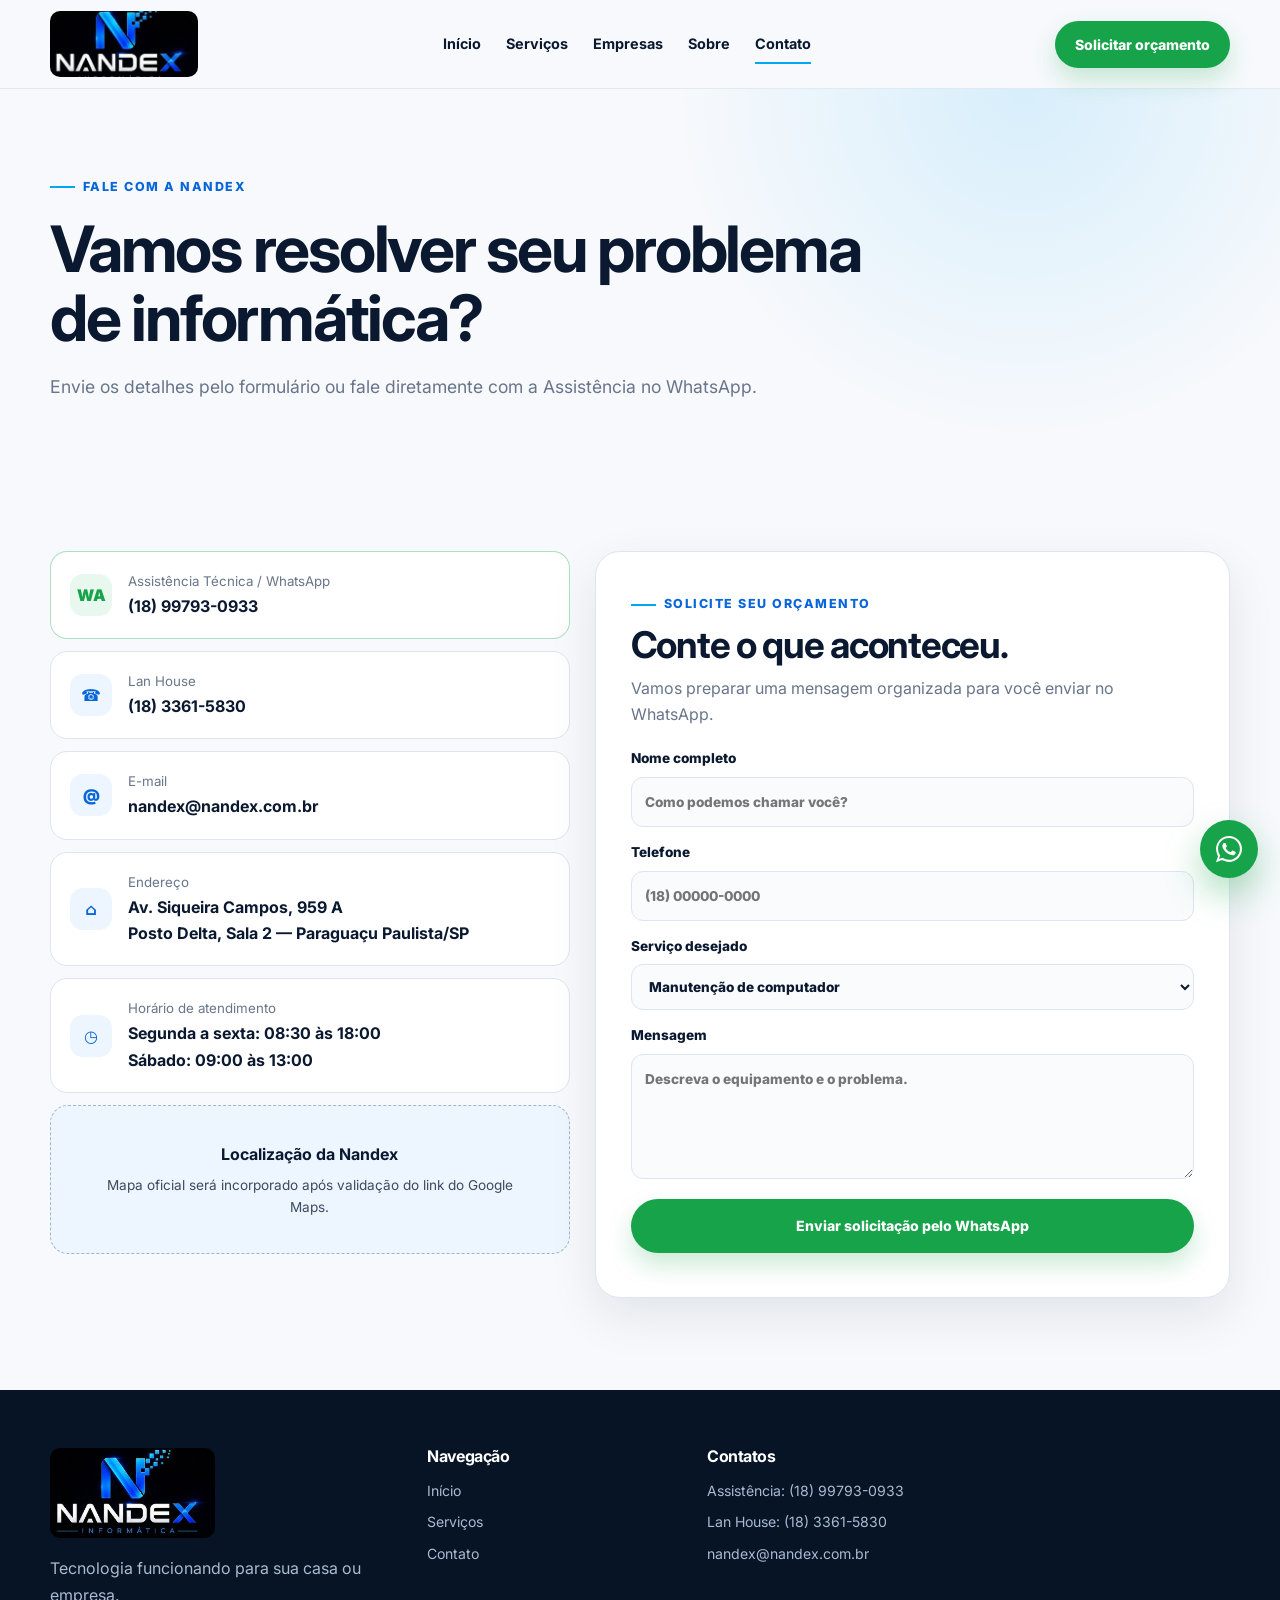
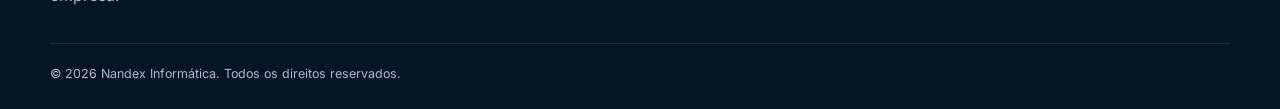
==== commit e0da7dd2: "feat: separar site Nandex em paginas institucionais" ====
--- a/contato.html
+++ b/contato.html
@@ -1,5 +1,5 @@
 <!doctype html><html lang="pt-BR"><head><meta charset="utf-8"><meta name="viewport" content="width=device-width,initial-scale=1"><title>Contato e orçamento | Nandex Informática</title><meta name="description" content="Fale com a Assistência Nandex, solicite orçamento e consulte horários e endereço em Paraguaçu Paulista."><link rel="preconnect" href="https://fonts.googleapis.com"><link rel="preconnect" href="https://fonts.gstatic.com" crossorigin><link href="https://fonts.googleapis.com/css2?family=Inter:wght@400;500;600;700;800;900&display=swap" rel="stylesheet"><link rel="stylesheet" href="assets/css/style.css"></head><body>
-<header class="site-header"><div class="container navbar"><a class="brand" href="index.html" aria-label="Nandex - Página inicial"><img class="brand-logo" src="assets/img/logo.nandex.jpeg" alt="Nandex Informática"></a><nav class="nav-links" aria-label="Navegação principal"><a href="index.html">Início</a><a href="servicos.html">Serviços</a><a href="index.html#empresas">Empresas</a><a href="index.html#sobre">Sobre</a><a class="active" href="contato.html">Fale conosco</a></nav><div class="header-actions"><a class="btn btn-whatsapp" href="https://wa.me/5518997930933" target="_blank" rel="noopener">Solicitar orçamento</a><button class="mobile-toggle" type="button" aria-label="Abrir menu" aria-expanded="false" data-mobile-toggle><span></span><span></span><span></span></button></div></div></header>
+<header class="site-header"><div class="container navbar"><a class="brand" href="index.html" aria-label="Nandex - Página inicial"><img class="brand-logo" src="assets/img/logo.nandex.jpeg" alt="Nandex Informática"></a><nav class="nav-links" aria-label="Navegação principal"><a href="index.html">Início</a><a href="servicos.html">Serviços</a><a href="empresas.html">Empresas</a><a href="sobre.html">Sobre</a><a class="active" href="contato.html">Contato</a></nav><div class="header-actions"><a class="btn btn-whatsapp" href="https://wa.me/5518997930933" target="_blank" rel="noopener">Solicitar orçamento</a><button class="mobile-toggle" type="button" aria-label="Abrir menu" aria-expanded="false" data-mobile-toggle><span></span><span></span><span></span></button></div></div></header>
 <main><section class="page-hero"><div class="container"><span class="eyebrow">Fale com a Nandex</span><h1>Vamos resolver seu problema de informática?</h1><p>Envie os detalhes pelo formulário ou fale diretamente com a Assistência no WhatsApp.</p></div></section>
 <section class="section"><div class="container contact-layout"><aside class="contact-info">
 <a class="info-card whatsapp-card" href="https://wa.me/5518997930933" target="_blank" rel="noopener"><span>WA</span><div><small>Assistência Técnica / WhatsApp</small><strong>(18) 99793-0933</strong></div></a>
@@ -11,4 +11,4 @@
 </aside>
 <form class="contact-form" data-contact-form><span class="kicker">Solicite seu orçamento</span><h2>Conte o que aconteceu.</h2><p>Vamos preparar uma mensagem organizada para você enviar no WhatsApp.</p><label>Nome completo<input name="nome" type="text" autocomplete="name" required placeholder="Como podemos chamar você?"></label><label>Telefone<input name="telefone" type="tel" autocomplete="tel" placeholder="(18) 00000-0000"></label><label>Serviço desejado<select name="servico"><option>Manutenção de computador</option><option>Manutenção de notebook</option><option>Formatação ou instalação</option><option>Remoção de vírus</option><option>Redes e Wi-Fi</option><option>Suporte para empresa</option><option>Peças ou equipamentos</option><option>Outro atendimento</option></select></label><label>Mensagem<textarea name="mensagem" placeholder="Descreva o equipamento e o problema."></textarea></label><button class="btn btn-whatsapp btn-lg" type="submit">Enviar solicitação pelo WhatsApp</button><p class="form-feedback" data-form-feedback aria-live="polite"></p></form>
 </div></section></main>
-<footer class="site-footer"><div class="container footer-grid"><div class="footer-brand"><img src="assets/img/logo.nandex.jpeg" alt="Nandex Informática"><p>Tecnologia funcionando para sua casa ou empresa.</p></div><div><h3>Navegação</h3><a href="index.html">Início</a><a href="servicos.html">Serviços</a><a href="contato.html">Fale conosco</a></div><div><h3>Contatos</h3><a href="https://wa.me/5518997930933">Assistência: (18) 99793-0933</a><a href="tel:+551833615830">Lan House: (18) 3361-5830</a><a href="mailto:nandex@nandex.com.br">nandex@nandex.com.br</a></div></div><div class="container footer-bottom">© 2026 Nandex Informática. Todos os direitos reservados.</div></footer><a class="whatsapp-float" href="https://wa.me/5518997930933" target="_blank" rel="noopener" aria-label="Chamar a Assistência Nandex no WhatsApp">WA</a><script src="assets/js/main.js"></script></body></html>
+<footer class="site-footer"><div class="container footer-grid"><div class="footer-brand"><img src="assets/img/logo.nandex.jpeg" alt="Nandex Informática"><p>Tecnologia funcionando para sua casa ou empresa.</p></div><div><h3>Navegação</h3><a href="index.html">Início</a><a href="servicos.html">Serviços</a><a href="contato.html">Contato</a></div><div><h3>Contatos</h3><a href="https://wa.me/5518997930933">Assistência: (18) 99793-0933</a><a href="tel:+551833615830">Lan House: (18) 3361-5830</a><a href="mailto:nandex@nandex.com.br">nandex@nandex.com.br</a></div></div><div class="container footer-bottom">© 2026 Nandex Informática. Todos os direitos reservados.</div></footer><a class="whatsapp-float" href="https://wa.me/5518997930933" target="_blank" rel="noopener" aria-label="Chamar a Assistência Nandex no WhatsApp"><svg class="whatsapp-icon" viewBox="0 0 448 512" aria-hidden="true"><path d="M380.9 97.1C339 55.1 283.2 32 223.9 32 101.5 32 3.8 131.9 3.8 252.3c0 44.9 11.7 88.6 33.9 127L1.7 480l103.9-34.3c37.7 20.5 77.8 31 118.2 31h.1c120.4 0 222.1-98.3 222.1-220.9 0-59.3-23.2-115-65.1-158.7zM223.9 439.6c-36 0-71.3-9.7-102.2-28.1l-7.4-4.4-61.6 20.3 20.7-60-4.8-7.8c-20.2-32.1-30.9-69.2-30.9-107.4 0-101.7 83-184.5 186.2-184.5 49.8 0 96.6 19.4 131.8 54.6 35.2 35.2 54.6 82 54.5 131.8 0 103.5-83 185.5-186.3 185.5zm101.7-138.3c-5.6-2.8-33-16.3-38.1-18.2-5.1-1.9-8.8-2.8-12.5 2.8-3.7 5.6-14.4 18.2-17.6 21.9-3.2 3.7-6.5 4.2-12.1 1.4-32.6-16.3-54-29.1-75.5-66-5.7-9.8 5.7-9.1 16.3-30.3 1.8-3.7.9-6.9-.5-9.7-1.4-2.8-12.5-30.1-17.1-41.2-4.5-10.8-9.1-9.3-12.5-9.5-3.2-.2-6.9-.2-10.7-.2s-9.7 1.4-14.8 6.9c-5.1 5.6-19.5 19.1-19.5 46.5s20 53.9 22.8 57.6c2.8 3.7 39.3 60 95.2 84.2 35.4 15.3 49.2 16.6 66.9 14 10.8-1.6 33-13.5 37.6-26.5 4.6-13 4.6-24.2 3.2-26.5-1.3-2.5-5-3.9-10.6-6.7z"/></svg></a><script src="assets/js/main.js"></script></body></html>
--- a/assets/css/style.css
+++ b/assets/css/style.css
@@ -3,7 +3,7 @@
 h1,h2,h3{margin:0;color:var(--ink);line-height:1.08;letter-spacing:-.035em}h1{font-size:clamp(2.7rem,6vw,5.3rem);max-width:850px}h1 em{font-style:normal;color:var(--primary)}h2{font-size:clamp(2rem,4vw,3.35rem)}h3{font-size:1.25rem}p{margin:0}.eyebrow,.kicker{display:inline-flex;align-items:center;gap:8px;color:var(--primary);font-weight:800;font-size:.78rem;text-transform:uppercase;letter-spacing:.12em}.eyebrow:before,.kicker:before{content:"";width:25px;height:2px;background:var(--primary-2)}.hero{position:relative;overflow:hidden;padding:88px 0 76px;background:radial-gradient(circle at 80% 20%,rgba(0,167,245,.15),transparent 32%),var(--bg)}.hero-grid{display:grid;grid-template-columns:1.08fr .92fr;align-items:center;gap:54px}.hero-copy>p{font-size:1.13rem;color:var(--muted);max-width:670px;margin-top:24px}.hero h1{margin-top:18px}.hero-actions{display:flex;gap:12px;flex-wrap:wrap;margin-top:31px}.trust-row{display:flex;gap:17px;flex-wrap:wrap;margin-top:25px;font-size:.82rem;font-weight:700;color:var(--muted)}.tech-visual{min-height:500px;position:relative;border-radius:36px;background:linear-gradient(145deg,#081426,#102d59);box-shadow:0 35px 75px rgba(7,23,50,.24);overflow:hidden}.tech-visual:before{content:"";position:absolute;inset:0;background-image:linear-gradient(rgba(255,255,255,.035) 1px,transparent 1px),linear-gradient(90deg,rgba(255,255,255,.035) 1px,transparent 1px);background-size:34px 34px}.visual-core{position:absolute;inset:50% auto auto 50%;transform:translate(-50%,-50%);width:190px;height:190px;border-radius:42px;background:linear-gradient(135deg,var(--primary-2),var(--primary));display:grid;place-content:center;text-align:center;color:#fff;box-shadow:0 0 80px rgba(0,167,245,.35)}.visual-core span{font-size:4.2rem;font-weight:900;line-height:1}.visual-core small{text-transform:uppercase;letter-spacing:.16em}.visual-orbit{position:absolute;border:1px solid rgba(76,192,255,.35);border-radius:50%;inset:13%}.orbit-two{inset:28%;border-style:dashed}.signal-card{position:absolute;padding:14px 18px;background:rgba(255,255,255,.1);border:1px solid rgba(255,255,255,.16);border-radius:16px;color:#fff;backdrop-filter:blur(12px)}.signal-card strong{display:block;font-size:1.4rem}.signal-card span{font-size:.75rem;color:#b9d7f8}.signal-a{left:7%;top:12%}.signal-b{right:6%;bottom:10%}
 .proof-band{background:var(--ink);color:#fff}.proof-grid{display:grid;grid-template-columns:repeat(3,1fr);padding:29px 0}.proof-grid div{padding:0 28px;border-right:1px solid rgba(255,255,255,.14)}.proof-grid div:last-child{border:0}.proof-grid strong,.proof-grid span{display:block}.proof-grid strong{font-size:1.1rem}.proof-grid span{font-size:.8rem;color:#a9bad1;margin-top:3px}.section{padding:92px 0}.section.compact{padding:40px 0 70px}.section-tint{background:#eef4fa}.section-heading{max-width:780px;margin-bottom:40px}.section-heading h2{margin-top:12px}.section-heading>p{margin-top:15px;color:var(--muted);font-size:1.04rem}.split-heading{max-width:none;display:flex;justify-content:space-between;align-items:end;gap:25px}.text-link{color:var(--primary);font-weight:800}.grid-3{display:grid;grid-template-columns:repeat(3,1fr);gap:18px}.card,.service-card{background:var(--surface);border:1px solid var(--line);border-radius:var(--radius);padding:26px;box-shadow:0 10px 30px rgba(10,24,48,.04);transition:transform .25s,box-shadow .25s}.card:hover,.service-card:hover{transform:translateY(-5px);box-shadow:var(--shadow)}.card-icon{width:48px;height:48px;border-radius:15px;display:grid;place-items:center;background:var(--surface-2);color:var(--primary);font-size:1.3rem;font-weight:900;margin-bottom:20px}.card p,.service-card p{color:var(--muted);margin-top:11px}.service-preview a,.service-card a{display:inline-block;color:var(--primary);font-weight:800;font-size:.88rem;margin-top:18px}.problem-card{border-top:3px solid transparent}.problem-card:hover{border-top-color:var(--primary-2)}.business-panel{display:grid;grid-template-columns:1.08fr .92fr;gap:60px;padding:56px;border-radius:32px;color:#c8d5e7;background:radial-gradient(circle at 90% 0,rgba(0,167,245,.3),transparent 35%),var(--ink)}.business-panel h2{color:#fff;margin:15px 0 20px}.business-panel p{max-width:650px}.business-panel .btn{margin-top:28px}.kicker-light{color:#77d5ff}.feature-list{display:grid;grid-template-columns:1fr 1fr;gap:11px;list-style:none;padding:0;margin:0}.feature-list li{padding:16px;background:rgba(255,255,255,.07);border:1px solid rgba(255,255,255,.1);border-radius:14px;font-weight:600}.feature-list li:before{content:"✓";color:#52e589;margin-right:9px}.process-grid{display:grid;grid-template-columns:repeat(6,1fr);gap:11px;list-style:none;padding:0;margin:0}.process-grid li{position:relative;background:#fff;border:1px solid var(--line);border-radius:18px;padding:20px;min-height:170px}.process-grid li:not(:last-child):after{content:"→";position:absolute;right:-13px;top:25px;z-index:2;color:var(--primary);font-weight:900}.process-grid span{display:block;color:var(--primary-2);font-size:.78rem;font-weight:900;margin-bottom:25px}.process-grid strong{display:block;color:var(--ink)}.process-grid p{font-size:.82rem;color:var(--muted);margin-top:7px}.why-grid{display:grid;grid-template-columns:.8fr 1.2fr;gap:65px}.why-list{display:grid;grid-template-columns:1fr 1fr;gap:15px}.why-list>div{padding:24px;border:1px solid var(--line);border-radius:18px;background:#fff}.why-list strong{color:var(--ink)}.why-list p{font-size:.88rem;color:var(--muted);margin-top:6px}.testimonial-placeholder{border-style:dashed!important;background:transparent!important}.cta-banner{padding:38px 42px;border-radius:28px;background:linear-gradient(120deg,var(--primary),#03418c);color:#fff;display:flex;align-items:center;justify-content:space-between;gap:30px}.cta-banner h2{color:#fff;font-size:clamp(1.6rem,3vw,2.5rem)}.cta-banner span{color:#bce7ff}.contact-summary{display:grid;grid-template-columns:.85fr 1.15fr;gap:55px;align-items:center}.contact-summary h2{margin:12px 0 18px}.contact-summary p{color:var(--muted)}.contact-cards{display:grid;gap:10px}.contact-cards>a,.contact-cards>div{padding:18px 21px;background:#fff;border:1px solid var(--line);border-radius:16px}.contact-cards small,.contact-cards strong{display:block}.contact-cards small{color:var(--muted)}.contact-cards strong{color:var(--ink)}
 .page-hero{padding:80px 0 58px;background:radial-gradient(circle at 80% 0,rgba(0,167,245,.13),transparent 32%)}.page-hero h1{font-size:clamp(2.5rem,5vw,4.5rem);margin-top:17px}.page-hero p{font-size:1.1rem;color:var(--muted);max-width:720px;margin-top:19px}.services-catalog{display:grid;grid-template-columns:repeat(2,1fr);gap:18px}.service-card h2{font-size:1.45rem}.contact-layout{display:grid;grid-template-columns:.9fr 1.1fr;gap:25px;align-items:start}.contact-info{display:grid;gap:12px}.info-card{display:flex;gap:16px;align-items:center;padding:19px;background:#fff;border:1px solid var(--line);border-radius:17px}.info-card>span{width:42px;height:42px;display:grid;place-items:center;background:var(--surface-2);color:var(--primary);font-weight:900;border-radius:13px}.info-card small,.info-card strong{display:block}.info-card small{color:var(--muted)}.info-card strong{color:var(--ink)}.whatsapp-card{border-color:rgba(22,163,74,.35)}.whatsapp-card>span{background:#e8f8ee;color:var(--color-whatsapp)}.map-placeholder{padding:35px;border:1px dashed #9db7d1;border-radius:18px;text-align:center;background:var(--surface-2)}.map-placeholder strong{color:var(--ink)}.map-placeholder p{font-size:.85rem;margin-top:6px}.contact-form{padding:35px;background:#fff;border:1px solid var(--line);border-radius:25px;box-shadow:var(--shadow)}.contact-form h2{font-size:2.3rem;margin:10px 0}.contact-form>p{color:var(--muted);margin-bottom:20px}.contact-form label{display:grid;gap:7px;margin-top:14px;color:var(--ink);font-size:.85rem;font-weight:800}.contact-form input,.contact-form select,.contact-form textarea{width:100%;border:1px solid var(--line);background:#f9fbfd;border-radius:12px;padding:13px;font:inherit;color:var(--ink)}.contact-form textarea{min-height:125px;resize:vertical}.contact-form button{width:100%;margin-top:20px}.form-feedback{font-size:.84rem;margin:9px 0 0!important;color:#b42318!important}
-.site-footer{background:#071426;color:#a9bad1;padding:58px 0 24px}.footer-grid{display:grid;grid-template-columns:1.4fr repeat(3,1fr);gap:38px}.footer-brand img{width:165px;border-radius:10px;margin-bottom:17px}.footer-brand p{max-width:330px}.footer-grid h3{color:#fff;font-size:1rem;margin-bottom:14px}.footer-grid a{display:block;margin:8px 0;font-size:.88rem}.footer-grid a:hover{color:#fff}.footer-bottom{display:flex;justify-content:space-between;border-top:1px solid rgba(255,255,255,.1);margin-top:35px;padding-top:20px;font-size:.78rem}.whatsapp-float{position:fixed;right:22px;bottom:22px;z-index:45;width:58px;height:58px;border-radius:50%;display:grid;place-items:center;background:var(--color-whatsapp);color:#fff;font-weight:900;box-shadow:0 16px 35px rgba(22,163,74,.35);transition:.2s}.whatsapp-float:hover{transform:scale(1.07)}
+.site-footer{background:#071426;color:#a9bad1;padding:58px 0 24px}.footer-grid{display:grid;grid-template-columns:1.4fr repeat(3,1fr);gap:38px}.footer-brand img{width:165px;border-radius:10px;margin-bottom:17px}.footer-brand p{max-width:330px}.footer-grid h3{color:#fff;font-size:1rem;margin-bottom:14px}.footer-grid a{display:block;margin:8px 0;font-size:.88rem}.footer-grid a:hover{color:#fff}.footer-bottom{display:flex;justify-content:space-between;border-top:1px solid rgba(255,255,255,.1);margin-top:35px;padding-top:20px;font-size:.78rem}.whatsapp-float{position:fixed;right:22px;bottom:22px;z-index:45;width:58px;height:58px;border-radius:50%;display:grid;place-items:center;background:var(--color-whatsapp);color:#fff;font-weight:900;box-shadow:0 16px 35px rgba(22,163,74,.35);transition:.2s}.whatsapp-icon{width:30px;height:30px;fill:currentColor}.whatsapp-float:hover{transform:scale(1.07)}
 @media(max-width:980px){.nav-links{position:fixed;display:none;inset:88px 18px auto;padding:12px;background:#fff;border:1px solid var(--line);border-radius:18px;box-shadow:var(--shadow);flex-direction:column;align-items:stretch}.menu-open .nav-links{display:flex}.nav-links a{padding:11px}.nav-links a:after{display:none}.mobile-toggle{display:block}.header-actions>.btn{display:none}.hero-grid,.business-panel,.why-grid,.contact-summary,.contact-layout{grid-template-columns:1fr}.tech-visual{min-height:400px}.grid-3{grid-template-columns:repeat(2,1fr)}.process-grid{grid-template-columns:repeat(3,1fr)}.process-grid li:nth-child(3):after{display:none}.footer-grid{grid-template-columns:1.3fr 1fr 1fr}.footer-grid>div:nth-child(3){display:none}}
 @media(max-width:640px){.container{width:min(100% - 26px,var(--max))}.navbar{height:78px}.brand-logo{width:120px;height:56px}.nav-links{inset:78px 13px auto}.hero{padding:55px 0}.hero h1{font-size:2.55rem}.hero-actions{display:grid}.trust-row{display:grid;gap:8px}.tech-visual{min-height:330px}.visual-core{width:140px;height:140px}.visual-core span{font-size:3rem}.proof-grid,.grid-3,.services-catalog,.feature-list,.why-list,.footer-grid{grid-template-columns:1fr}.proof-grid div{border-right:0;border-bottom:1px solid rgba(255,255,255,.13);padding:17px 5px}.section{padding:68px 0}.split-heading{align-items:start;flex-direction:column}.business-panel{padding:30px 24px;gap:34px}.process-grid{grid-template-columns:1fr 1fr}.process-grid li:nth-child(3):after{display:block}.process-grid li:nth-child(even):after{display:none}.cta-banner{align-items:flex-start;flex-direction:column;padding:30px 24px}.footer-grid>div:nth-child(3){display:block}.footer-bottom{display:grid;gap:8px}.contact-form{padding:25px 19px}.whatsapp-float{width:54px;height:54px;right:15px;bottom:15px}}
 @media(prefers-reduced-motion:reduce){*,*:before,*:after{scroll-behavior:auto!important;transition:none!important;animation:none!important}}
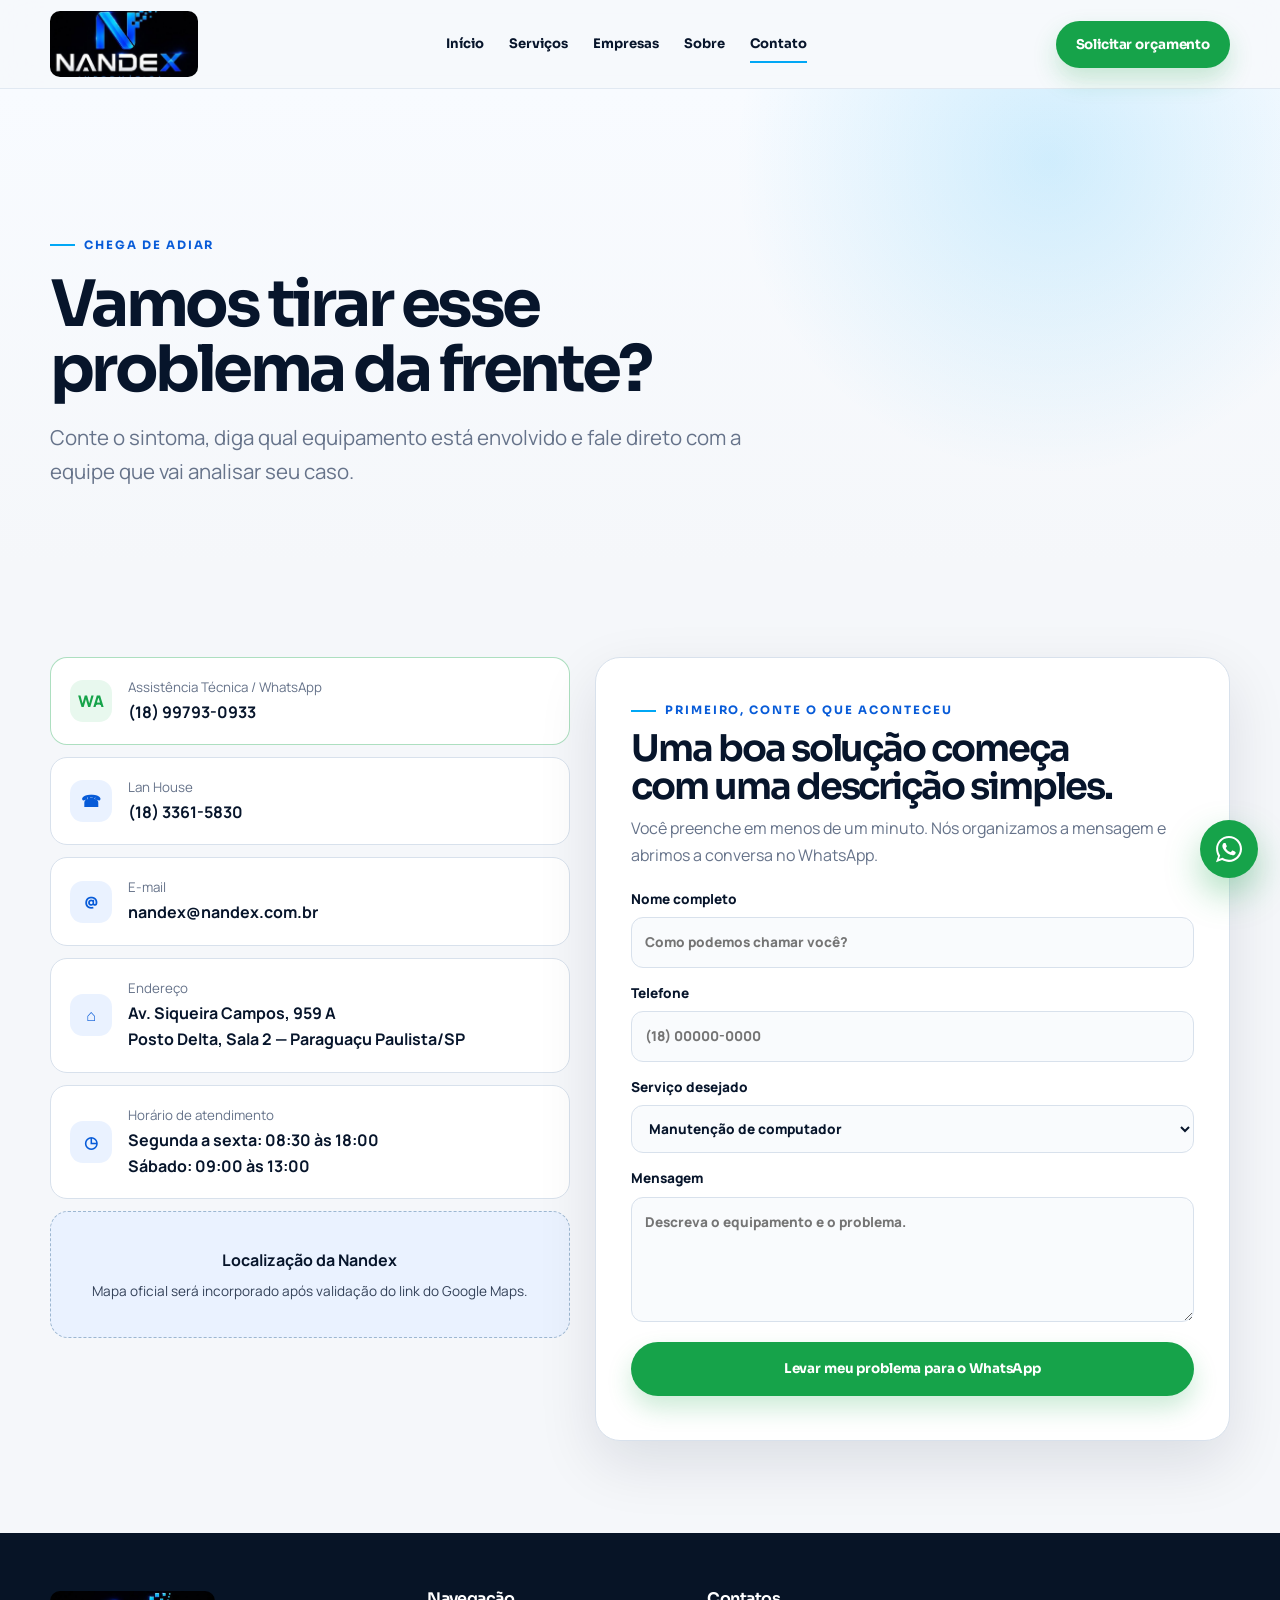
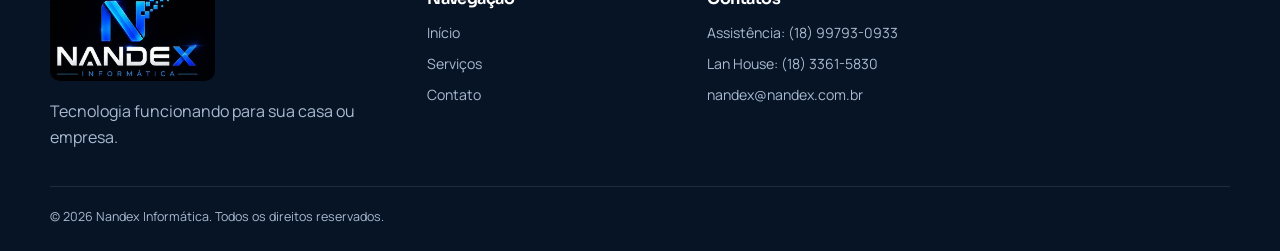
==== commit e567571c: "feat: elevar tipografia e copy editorial do site" ====
--- a/contato.html
+++ b/contato.html
@@ -1,6 +1,6 @@
-<!doctype html><html lang="pt-BR"><head><meta charset="utf-8"><meta name="viewport" content="width=device-width,initial-scale=1"><title>Contato e orçamento | Nandex Informática</title><meta name="description" content="Fale com a Assistência Nandex, solicite orçamento e consulte horários e endereço em Paraguaçu Paulista."><link rel="preconnect" href="https://fonts.googleapis.com"><link rel="preconnect" href="https://fonts.gstatic.com" crossorigin><link href="https://fonts.googleapis.com/css2?family=Inter:wght@400;500;600;700;800;900&display=swap" rel="stylesheet"><link rel="stylesheet" href="assets/css/style.css"></head><body>
+<!doctype html><html lang="pt-BR"><head><meta charset="utf-8"><meta name="viewport" content="width=device-width,initial-scale=1"><title>Contato e orçamento | Nandex Informática</title><meta name="description" content="Fale com a Assistência Nandex, solicite orçamento e consulte horários e endereço em Paraguaçu Paulista."><link rel="preconnect" href="https://fonts.googleapis.com"><link rel="preconnect" href="https://fonts.gstatic.com" crossorigin><link href="https://fonts.googleapis.com/css2?family=Manrope:wght@400;500;600;700;800&family=Sora:wght@500;600;700;800&display=swap" rel="stylesheet"><link rel="stylesheet" href="assets/css/style.css"></head><body>
 <header class="site-header"><div class="container navbar"><a class="brand" href="index.html" aria-label="Nandex - Página inicial"><img class="brand-logo" src="assets/img/logo.nandex.jpeg" alt="Nandex Informática"></a><nav class="nav-links" aria-label="Navegação principal"><a href="index.html">Início</a><a href="servicos.html">Serviços</a><a href="empresas.html">Empresas</a><a href="sobre.html">Sobre</a><a class="active" href="contato.html">Contato</a></nav><div class="header-actions"><a class="btn btn-whatsapp" href="https://wa.me/5518997930933" target="_blank" rel="noopener">Solicitar orçamento</a><button class="mobile-toggle" type="button" aria-label="Abrir menu" aria-expanded="false" data-mobile-toggle><span></span><span></span><span></span></button></div></div></header>
-<main><section class="page-hero"><div class="container"><span class="eyebrow">Fale com a Nandex</span><h1>Vamos resolver seu problema de informática?</h1><p>Envie os detalhes pelo formulário ou fale diretamente com a Assistência no WhatsApp.</p></div></section>
+<main><section class="page-hero"><div class="container"><span class="eyebrow">Chega de adiar</span><h1>Vamos tirar esse problema da frente?</h1><p>Conte o sintoma, diga qual equipamento está envolvido e fale direto com a equipe que vai analisar seu caso.</p></div></section>
 <section class="section"><div class="container contact-layout"><aside class="contact-info">
 <a class="info-card whatsapp-card" href="https://wa.me/5518997930933" target="_blank" rel="noopener"><span>WA</span><div><small>Assistência Técnica / WhatsApp</small><strong>(18) 99793-0933</strong></div></a>
 <a class="info-card" href="tel:+551833615830"><span>☎</span><div><small>Lan House</small><strong>(18) 3361-5830</strong></div></a>
@@ -9,6 +9,6 @@
 <div class="info-card"><span>◷</span><div><small>Horário de atendimento</small><strong>Segunda a sexta: 08:30 às 18:00<br>Sábado: 09:00 às 13:00</strong></div></div>
 <div class="map-placeholder"><strong>Localização da Nandex</strong><p>Mapa oficial será incorporado após validação do link do Google Maps.</p></div>
 </aside>
-<form class="contact-form" data-contact-form><span class="kicker">Solicite seu orçamento</span><h2>Conte o que aconteceu.</h2><p>Vamos preparar uma mensagem organizada para você enviar no WhatsApp.</p><label>Nome completo<input name="nome" type="text" autocomplete="name" required placeholder="Como podemos chamar você?"></label><label>Telefone<input name="telefone" type="tel" autocomplete="tel" placeholder="(18) 00000-0000"></label><label>Serviço desejado<select name="servico"><option>Manutenção de computador</option><option>Manutenção de notebook</option><option>Formatação ou instalação</option><option>Remoção de vírus</option><option>Redes e Wi-Fi</option><option>Suporte para empresa</option><option>Peças ou equipamentos</option><option>Outro atendimento</option></select></label><label>Mensagem<textarea name="mensagem" placeholder="Descreva o equipamento e o problema."></textarea></label><button class="btn btn-whatsapp btn-lg" type="submit">Enviar solicitação pelo WhatsApp</button><p class="form-feedback" data-form-feedback aria-live="polite"></p></form>
+<form class="contact-form" data-contact-form><span class="kicker">Primeiro, conte o que aconteceu</span><h2>Uma boa solução começa com uma descrição simples.</h2><p>Você preenche em menos de um minuto. Nós organizamos a mensagem e abrimos a conversa no WhatsApp.</p><label>Nome completo<input name="nome" type="text" autocomplete="name" required placeholder="Como podemos chamar você?"></label><label>Telefone<input name="telefone" type="tel" autocomplete="tel" placeholder="(18) 00000-0000"></label><label>Serviço desejado<select name="servico"><option>Manutenção de computador</option><option>Manutenção de notebook</option><option>Formatação ou instalação</option><option>Remoção de vírus</option><option>Redes e Wi-Fi</option><option>Suporte para empresa</option><option>Peças ou equipamentos</option><option>Outro atendimento</option></select></label><label>Mensagem<textarea name="mensagem" placeholder="Descreva o equipamento e o problema."></textarea></label><button class="btn btn-whatsapp btn-lg" type="submit">Levar meu problema para o WhatsApp</button><p class="form-feedback" data-form-feedback aria-live="polite"></p></form>
 </div></section></main>
 <footer class="site-footer"><div class="container footer-grid"><div class="footer-brand"><img src="assets/img/logo.nandex.jpeg" alt="Nandex Informática"><p>Tecnologia funcionando para sua casa ou empresa.</p></div><div><h3>Navegação</h3><a href="index.html">Início</a><a href="servicos.html">Serviços</a><a href="contato.html">Contato</a></div><div><h3>Contatos</h3><a href="https://wa.me/5518997930933">Assistência: (18) 99793-0933</a><a href="tel:+551833615830">Lan House: (18) 3361-5830</a><a href="mailto:nandex@nandex.com.br">nandex@nandex.com.br</a></div></div><div class="container footer-bottom">© 2026 Nandex Informática. Todos os direitos reservados.</div></footer><a class="whatsapp-float" href="https://wa.me/5518997930933" target="_blank" rel="noopener" aria-label="Chamar a Assistência Nandex no WhatsApp"><svg class="whatsapp-icon" viewBox="0 0 448 512" aria-hidden="true"><path d="M380.9 97.1C339 55.1 283.2 32 223.9 32 101.5 32 3.8 131.9 3.8 252.3c0 44.9 11.7 88.6 33.9 127L1.7 480l103.9-34.3c37.7 20.5 77.8 31 118.2 31h.1c120.4 0 222.1-98.3 222.1-220.9 0-59.3-23.2-115-65.1-158.7zM223.9 439.6c-36 0-71.3-9.7-102.2-28.1l-7.4-4.4-61.6 20.3 20.7-60-4.8-7.8c-20.2-32.1-30.9-69.2-30.9-107.4 0-101.7 83-184.5 186.2-184.5 49.8 0 96.6 19.4 131.8 54.6 35.2 35.2 54.6 82 54.5 131.8 0 103.5-83 185.5-186.3 185.5zm101.7-138.3c-5.6-2.8-33-16.3-38.1-18.2-5.1-1.9-8.8-2.8-12.5 2.8-3.7 5.6-14.4 18.2-17.6 21.9-3.2 3.7-6.5 4.2-12.1 1.4-32.6-16.3-54-29.1-75.5-66-5.7-9.8 5.7-9.1 16.3-30.3 1.8-3.7.9-6.9-.5-9.7-1.4-2.8-12.5-30.1-17.1-41.2-4.5-10.8-9.1-9.3-12.5-9.5-3.2-.2-6.9-.2-10.7-.2s-9.7 1.4-14.8 6.9c-5.1 5.6-19.5 19.1-19.5 46.5s20 53.9 22.8 57.6c2.8 3.7 39.3 60 95.2 84.2 35.4 15.3 49.2 16.6 66.9 14 10.8-1.6 33-13.5 37.6-26.5 4.6-13 4.6-24.2 3.2-26.5-1.3-2.5-5-3.9-10.6-6.7z"/></svg></a><script src="assets/js/main.js"></script></body></html>
--- a/assets/css/style.css
+++ b/assets/css/style.css
@@ -1,9 +1,12 @@
-:root{--bg:#f7f9fc;--surface:#fff;--surface-2:#edf5ff;--ink:#0a1830;--text:#3c4b61;--muted:#68758a;--primary:#0866d9;--primary-2:#00a7f5;--line:#dce5f0;--color-whatsapp:#16a34a;--whatsapp-dark:#11813a;--radius:22px;--radius-sm:14px;--shadow:0 18px 50px rgba(10,24,48,.09);--max:1180px}
-*{box-sizing:border-box}html{scroll-behavior:smooth;scroll-padding-top:92px}body{margin:0;font-family:Inter,system-ui,sans-serif;background:var(--bg);color:var(--text);line-height:1.65}body.menu-open{overflow:hidden}a{color:inherit;text-decoration:none}img{max-width:100%;display:block}.container{width:min(var(--max),calc(100% - 36px));margin:auto}.site-header{position:sticky;top:0;z-index:50;background:rgba(247,249,252,.9);backdrop-filter:blur(18px);border-bottom:1px solid rgba(220,229,240,.8)}.navbar{height:88px;display:flex;align-items:center;justify-content:space-between;gap:28px}.brand-logo{width:148px;height:66px;object-fit:cover;border-radius:10px}.nav-links{display:flex;align-items:center;gap:25px;font-size:.9rem;font-weight:700;color:var(--ink)}.nav-links a{position:relative}.nav-links a:after{content:"";position:absolute;left:0;right:100%;bottom:-8px;height:2px;background:var(--primary-2);transition:.25s}.nav-links a:hover:after,.nav-links a.active:after{right:0}.header-actions{display:flex;align-items:center;gap:12px}.mobile-toggle{display:none;width:46px;height:46px;border:1px solid var(--line);border-radius:13px;background:#fff}.mobile-toggle span{display:block;width:20px;height:2px;background:var(--ink);margin:4px auto}.btn{display:inline-flex;justify-content:center;align-items:center;min-height:47px;padding:11px 19px;border:1px solid transparent;border-radius:999px;font:800 .88rem Inter,sans-serif;cursor:pointer;transition:transform .2s,box-shadow .2s,background .2s}.btn:hover{transform:translateY(-2px)}.btn:focus-visible,a:focus-visible,input:focus-visible,select:focus-visible,textarea:focus-visible,button:focus-visible{outline:3px solid rgba(0,167,245,.35);outline-offset:3px}.btn-lg{min-height:54px;padding:14px 23px}.btn-whatsapp{background:var(--color-whatsapp);color:#fff;box-shadow:0 12px 25px rgba(22,163,74,.22)}.btn-whatsapp:hover{background:var(--whatsapp-dark)}.btn-outline{border-color:var(--line);background:#fff;color:var(--ink)}.btn-light{background:#fff;color:var(--ink)}
-h1,h2,h3{margin:0;color:var(--ink);line-height:1.08;letter-spacing:-.035em}h1{font-size:clamp(2.7rem,6vw,5.3rem);max-width:850px}h1 em{font-style:normal;color:var(--primary)}h2{font-size:clamp(2rem,4vw,3.35rem)}h3{font-size:1.25rem}p{margin:0}.eyebrow,.kicker{display:inline-flex;align-items:center;gap:8px;color:var(--primary);font-weight:800;font-size:.78rem;text-transform:uppercase;letter-spacing:.12em}.eyebrow:before,.kicker:before{content:"";width:25px;height:2px;background:var(--primary-2)}.hero{position:relative;overflow:hidden;padding:88px 0 76px;background:radial-gradient(circle at 80% 20%,rgba(0,167,245,.15),transparent 32%),var(--bg)}.hero-grid{display:grid;grid-template-columns:1.08fr .92fr;align-items:center;gap:54px}.hero-copy>p{font-size:1.13rem;color:var(--muted);max-width:670px;margin-top:24px}.hero h1{margin-top:18px}.hero-actions{display:flex;gap:12px;flex-wrap:wrap;margin-top:31px}.trust-row{display:flex;gap:17px;flex-wrap:wrap;margin-top:25px;font-size:.82rem;font-weight:700;color:var(--muted)}.tech-visual{min-height:500px;position:relative;border-radius:36px;background:linear-gradient(145deg,#081426,#102d59);box-shadow:0 35px 75px rgba(7,23,50,.24);overflow:hidden}.tech-visual:before{content:"";position:absolute;inset:0;background-image:linear-gradient(rgba(255,255,255,.035) 1px,transparent 1px),linear-gradient(90deg,rgba(255,255,255,.035) 1px,transparent 1px);background-size:34px 34px}.visual-core{position:absolute;inset:50% auto auto 50%;transform:translate(-50%,-50%);width:190px;height:190px;border-radius:42px;background:linear-gradient(135deg,var(--primary-2),var(--primary));display:grid;place-content:center;text-align:center;color:#fff;box-shadow:0 0 80px rgba(0,167,245,.35)}.visual-core span{font-size:4.2rem;font-weight:900;line-height:1}.visual-core small{text-transform:uppercase;letter-spacing:.16em}.visual-orbit{position:absolute;border:1px solid rgba(76,192,255,.35);border-radius:50%;inset:13%}.orbit-two{inset:28%;border-style:dashed}.signal-card{position:absolute;padding:14px 18px;background:rgba(255,255,255,.1);border:1px solid rgba(255,255,255,.16);border-radius:16px;color:#fff;backdrop-filter:blur(12px)}.signal-card strong{display:block;font-size:1.4rem}.signal-card span{font-size:.75rem;color:#b9d7f8}.signal-a{left:7%;top:12%}.signal-b{right:6%;bottom:10%}
+:root{--bg:#f5f7fa;--surface:#fff;--surface-2:#eaf2ff;--ink:#07152b;--text:#334158;--muted:#66738a;--primary:#075bd8;--primary-2:#00a7f5;--line:#d8e1ec;--color-whatsapp:#16a34a;--whatsapp-dark:#11813a;--font-display:'Sora',sans-serif;--font-body:'Manrope',sans-serif;--radius:22px;--radius-sm:14px;--shadow:0 22px 60px rgba(7,21,43,.11);--max:1180px}
+*{box-sizing:border-box}html{scroll-behavior:smooth;scroll-padding-top:92px}body{margin:0;font-family:var(--font-body);background:var(--bg);color:var(--text);line-height:1.65}body.menu-open{overflow:hidden}a{color:inherit;text-decoration:none}img{max-width:100%;display:block}.container{width:min(var(--max),calc(100% - 36px));margin:auto}.site-header{position:sticky;top:0;z-index:50;background:rgba(247,249,252,.9);backdrop-filter:blur(18px);border-bottom:1px solid rgba(220,229,240,.8)}.navbar{height:88px;display:flex;align-items:center;justify-content:space-between;gap:28px}.brand-logo{width:148px;height:66px;object-fit:cover;border-radius:10px}.nav-links{display:flex;align-items:center;gap:25px;font-size:.9rem;font-weight:700;color:var(--ink)}.nav-links a{position:relative}.nav-links a:after{content:"";position:absolute;left:0;right:100%;bottom:-8px;height:2px;background:var(--primary-2);transition:.25s}.nav-links a:hover:after,.nav-links a.active:after{right:0}.header-actions{display:flex;align-items:center;gap:12px}.mobile-toggle{display:none;width:46px;height:46px;border:1px solid var(--line);border-radius:13px;background:#fff}.mobile-toggle span{display:block;width:20px;height:2px;background:var(--ink);margin:4px auto}.btn{display:inline-flex;justify-content:center;align-items:center;min-height:47px;padding:11px 19px;border:1px solid transparent;border-radius:999px;font:700 .84rem var(--font-display);letter-spacing:-.01em;cursor:pointer;transition:transform .2s,box-shadow .2s,background .2s}.btn:hover{transform:translateY(-2px)}.btn:focus-visible,a:focus-visible,input:focus-visible,select:focus-visible,textarea:focus-visible,button:focus-visible{outline:3px solid rgba(0,167,245,.35);outline-offset:3px}.btn-lg{min-height:54px;padding:14px 23px}.btn-whatsapp{background:var(--color-whatsapp);color:#fff;box-shadow:0 12px 25px rgba(22,163,74,.22)}.btn-whatsapp:hover{background:var(--whatsapp-dark)}.btn-outline{border-color:var(--line);background:#fff;color:var(--ink)}.btn-light{background:#fff;color:var(--ink)}
+h1,h2,h3{margin:0;color:var(--ink);font-family:var(--font-display);line-height:1.02;letter-spacing:-.055em;text-wrap:balance}h1{font-size:clamp(3rem,6.4vw,5.8rem);font-weight:700;max-width:940px}h1 em{font-style:normal;color:var(--primary)}h2{font-size:clamp(2.15rem,4.2vw,3.7rem);font-weight:650}h3{font-size:1.3rem;font-weight:650;letter-spacing:-.035em}p{margin:0}.eyebrow,.kicker{display:inline-flex;align-items:center;gap:9px;color:var(--primary);font-family:var(--font-display);font-weight:700;font-size:.72rem;text-transform:uppercase;letter-spacing:.17em}.eyebrow:before,.kicker:before{content:"";width:25px;height:2px;background:var(--primary-2)}.hero{position:relative;overflow:hidden;padding:88px 0 76px;background:radial-gradient(circle at 80% 20%,rgba(0,167,245,.15),transparent 32%),var(--bg)}.hero-grid{display:grid;grid-template-columns:1.08fr .92fr;align-items:center;gap:54px}.hero-copy>p{font-size:1.13rem;color:var(--muted);max-width:670px;margin-top:24px}.hero h1{margin-top:18px}.hero-actions{display:flex;gap:12px;flex-wrap:wrap;margin-top:31px}.trust-row{display:flex;gap:17px;flex-wrap:wrap;margin-top:25px;font-size:.82rem;font-weight:700;color:var(--muted)}.tech-visual{min-height:500px;position:relative;border-radius:36px;background:linear-gradient(145deg,#081426,#102d59);box-shadow:0 35px 75px rgba(7,23,50,.24);overflow:hidden}.tech-visual:before{content:"";position:absolute;inset:0;background-image:linear-gradient(rgba(255,255,255,.035) 1px,transparent 1px),linear-gradient(90deg,rgba(255,255,255,.035) 1px,transparent 1px);background-size:34px 34px}.visual-core{position:absolute;inset:50% auto auto 50%;transform:translate(-50%,-50%);width:190px;height:190px;border-radius:42px;background:linear-gradient(135deg,var(--primary-2),var(--primary));display:grid;place-content:center;text-align:center;color:#fff;box-shadow:0 0 80px rgba(0,167,245,.35)}.visual-core span{font-size:4.2rem;font-weight:900;line-height:1}.visual-core small{text-transform:uppercase;letter-spacing:.16em}.visual-orbit{position:absolute;border:1px solid rgba(76,192,255,.35);border-radius:50%;inset:13%}.orbit-two{inset:28%;border-style:dashed}.signal-card{position:absolute;padding:14px 18px;background:rgba(255,255,255,.1);border:1px solid rgba(255,255,255,.16);border-radius:16px;color:#fff;backdrop-filter:blur(12px)}.signal-card strong{display:block;font-size:1.4rem}.signal-card span{font-size:.75rem;color:#b9d7f8}.signal-a{left:7%;top:12%}.signal-b{right:6%;bottom:10%}
 .proof-band{background:var(--ink);color:#fff}.proof-grid{display:grid;grid-template-columns:repeat(3,1fr);padding:29px 0}.proof-grid div{padding:0 28px;border-right:1px solid rgba(255,255,255,.14)}.proof-grid div:last-child{border:0}.proof-grid strong,.proof-grid span{display:block}.proof-grid strong{font-size:1.1rem}.proof-grid span{font-size:.8rem;color:#a9bad1;margin-top:3px}.section{padding:92px 0}.section.compact{padding:40px 0 70px}.section-tint{background:#eef4fa}.section-heading{max-width:780px;margin-bottom:40px}.section-heading h2{margin-top:12px}.section-heading>p{margin-top:15px;color:var(--muted);font-size:1.04rem}.split-heading{max-width:none;display:flex;justify-content:space-between;align-items:end;gap:25px}.text-link{color:var(--primary);font-weight:800}.grid-3{display:grid;grid-template-columns:repeat(3,1fr);gap:18px}.card,.service-card{background:var(--surface);border:1px solid var(--line);border-radius:var(--radius);padding:26px;box-shadow:0 10px 30px rgba(10,24,48,.04);transition:transform .25s,box-shadow .25s}.card:hover,.service-card:hover{transform:translateY(-5px);box-shadow:var(--shadow)}.card-icon{width:48px;height:48px;border-radius:15px;display:grid;place-items:center;background:var(--surface-2);color:var(--primary);font-size:1.3rem;font-weight:900;margin-bottom:20px}.card p,.service-card p{color:var(--muted);margin-top:11px}.service-preview a,.service-card a{display:inline-block;color:var(--primary);font-weight:800;font-size:.88rem;margin-top:18px}.problem-card{border-top:3px solid transparent}.problem-card:hover{border-top-color:var(--primary-2)}.business-panel{display:grid;grid-template-columns:1.08fr .92fr;gap:60px;padding:56px;border-radius:32px;color:#c8d5e7;background:radial-gradient(circle at 90% 0,rgba(0,167,245,.3),transparent 35%),var(--ink)}.business-panel h2{color:#fff;margin:15px 0 20px}.business-panel p{max-width:650px}.business-panel .btn{margin-top:28px}.kicker-light{color:#77d5ff}.feature-list{display:grid;grid-template-columns:1fr 1fr;gap:11px;list-style:none;padding:0;margin:0}.feature-list li{padding:16px;background:rgba(255,255,255,.07);border:1px solid rgba(255,255,255,.1);border-radius:14px;font-weight:600}.feature-list li:before{content:"✓";color:#52e589;margin-right:9px}.process-grid{display:grid;grid-template-columns:repeat(6,1fr);gap:11px;list-style:none;padding:0;margin:0}.process-grid li{position:relative;background:#fff;border:1px solid var(--line);border-radius:18px;padding:20px;min-height:170px}.process-grid li:not(:last-child):after{content:"→";position:absolute;right:-13px;top:25px;z-index:2;color:var(--primary);font-weight:900}.process-grid span{display:block;color:var(--primary-2);font-size:.78rem;font-weight:900;margin-bottom:25px}.process-grid strong{display:block;color:var(--ink)}.process-grid p{font-size:.82rem;color:var(--muted);margin-top:7px}.why-grid{display:grid;grid-template-columns:.8fr 1.2fr;gap:65px}.why-list{display:grid;grid-template-columns:1fr 1fr;gap:15px}.why-list>div{padding:24px;border:1px solid var(--line);border-radius:18px;background:#fff}.why-list strong{color:var(--ink)}.why-list p{font-size:.88rem;color:var(--muted);margin-top:6px}.testimonial-placeholder{border-style:dashed!important;background:transparent!important}.cta-banner{padding:38px 42px;border-radius:28px;background:linear-gradient(120deg,var(--primary),#03418c);color:#fff;display:flex;align-items:center;justify-content:space-between;gap:30px}.cta-banner h2{color:#fff;font-size:clamp(1.6rem,3vw,2.5rem)}.cta-banner span{color:#bce7ff}.contact-summary{display:grid;grid-template-columns:.85fr 1.15fr;gap:55px;align-items:center}.contact-summary h2{margin:12px 0 18px}.contact-summary p{color:var(--muted)}.contact-cards{display:grid;gap:10px}.contact-cards>a,.contact-cards>div{padding:18px 21px;background:#fff;border:1px solid var(--line);border-radius:16px}.contact-cards small,.contact-cards strong{display:block}.contact-cards small{color:var(--muted)}.contact-cards strong{color:var(--ink)}
 .page-hero{padding:80px 0 58px;background:radial-gradient(circle at 80% 0,rgba(0,167,245,.13),transparent 32%)}.page-hero h1{font-size:clamp(2.5rem,5vw,4.5rem);margin-top:17px}.page-hero p{font-size:1.1rem;color:var(--muted);max-width:720px;margin-top:19px}.services-catalog{display:grid;grid-template-columns:repeat(2,1fr);gap:18px}.service-card h2{font-size:1.45rem}.contact-layout{display:grid;grid-template-columns:.9fr 1.1fr;gap:25px;align-items:start}.contact-info{display:grid;gap:12px}.info-card{display:flex;gap:16px;align-items:center;padding:19px;background:#fff;border:1px solid var(--line);border-radius:17px}.info-card>span{width:42px;height:42px;display:grid;place-items:center;background:var(--surface-2);color:var(--primary);font-weight:900;border-radius:13px}.info-card small,.info-card strong{display:block}.info-card small{color:var(--muted)}.info-card strong{color:var(--ink)}.whatsapp-card{border-color:rgba(22,163,74,.35)}.whatsapp-card>span{background:#e8f8ee;color:var(--color-whatsapp)}.map-placeholder{padding:35px;border:1px dashed #9db7d1;border-radius:18px;text-align:center;background:var(--surface-2)}.map-placeholder strong{color:var(--ink)}.map-placeholder p{font-size:.85rem;margin-top:6px}.contact-form{padding:35px;background:#fff;border:1px solid var(--line);border-radius:25px;box-shadow:var(--shadow)}.contact-form h2{font-size:2.3rem;margin:10px 0}.contact-form>p{color:var(--muted);margin-bottom:20px}.contact-form label{display:grid;gap:7px;margin-top:14px;color:var(--ink);font-size:.85rem;font-weight:800}.contact-form input,.contact-form select,.contact-form textarea{width:100%;border:1px solid var(--line);background:#f9fbfd;border-radius:12px;padding:13px;font:inherit;color:var(--ink)}.contact-form textarea{min-height:125px;resize:vertical}.contact-form button{width:100%;margin-top:20px}.form-feedback{font-size:.84rem;margin:9px 0 0!important;color:#b42318!important}
 .site-footer{background:#071426;color:#a9bad1;padding:58px 0 24px}.footer-grid{display:grid;grid-template-columns:1.4fr repeat(3,1fr);gap:38px}.footer-brand img{width:165px;border-radius:10px;margin-bottom:17px}.footer-brand p{max-width:330px}.footer-grid h3{color:#fff;font-size:1rem;margin-bottom:14px}.footer-grid a{display:block;margin:8px 0;font-size:.88rem}.footer-grid a:hover{color:#fff}.footer-bottom{display:flex;justify-content:space-between;border-top:1px solid rgba(255,255,255,.1);margin-top:35px;padding-top:20px;font-size:.78rem}.whatsapp-float{position:fixed;right:22px;bottom:22px;z-index:45;width:58px;height:58px;border-radius:50%;display:grid;place-items:center;background:var(--color-whatsapp);color:#fff;font-weight:900;box-shadow:0 16px 35px rgba(22,163,74,.35);transition:.2s}.whatsapp-icon{width:30px;height:30px;fill:currentColor}.whatsapp-float:hover{transform:scale(1.07)}
 @media(max-width:980px){.nav-links{position:fixed;display:none;inset:88px 18px auto;padding:12px;background:#fff;border:1px solid var(--line);border-radius:18px;box-shadow:var(--shadow);flex-direction:column;align-items:stretch}.menu-open .nav-links{display:flex}.nav-links a{padding:11px}.nav-links a:after{display:none}.mobile-toggle{display:block}.header-actions>.btn{display:none}.hero-grid,.business-panel,.why-grid,.contact-summary,.contact-layout{grid-template-columns:1fr}.tech-visual{min-height:400px}.grid-3{grid-template-columns:repeat(2,1fr)}.process-grid{grid-template-columns:repeat(3,1fr)}.process-grid li:nth-child(3):after{display:none}.footer-grid{grid-template-columns:1.3fr 1fr 1fr}.footer-grid>div:nth-child(3){display:none}}
 @media(max-width:640px){.container{width:min(100% - 26px,var(--max))}.navbar{height:78px}.brand-logo{width:120px;height:56px}.nav-links{inset:78px 13px auto}.hero{padding:55px 0}.hero h1{font-size:2.55rem}.hero-actions{display:grid}.trust-row{display:grid;gap:8px}.tech-visual{min-height:330px}.visual-core{width:140px;height:140px}.visual-core span{font-size:3rem}.proof-grid,.grid-3,.services-catalog,.feature-list,.why-list,.footer-grid{grid-template-columns:1fr}.proof-grid div{border-right:0;border-bottom:1px solid rgba(255,255,255,.13);padding:17px 5px}.section{padding:68px 0}.split-heading{align-items:start;flex-direction:column}.business-panel{padding:30px 24px;gap:34px}.process-grid{grid-template-columns:1fr 1fr}.process-grid li:nth-child(3):after{display:block}.process-grid li:nth-child(even):after{display:none}.cta-banner{align-items:flex-start;flex-direction:column;padding:30px 24px}.footer-grid>div:nth-child(3){display:block}.footer-bottom{display:grid;gap:8px}.contact-form{padding:25px 19px}.whatsapp-float{width:54px;height:54px;right:15px;bottom:15px}}
 @media(prefers-reduced-motion:reduce){*,*:before,*:after{scroll-behavior:auto!important;transition:none!important;animation:none!important}}
+
+/* Tech editorial polish */
+.hero-copy>p,.page-hero p{font-size:clamp(1.08rem,1.6vw,1.3rem);line-height:1.65;max-width:700px}.page-hero{padding:clamp(88px,11vw,138px) 0 76px;background:radial-gradient(circle at 82% 15%,rgba(0,167,245,.16),transparent 28%),linear-gradient(180deg,#f8fbff 0%,var(--bg) 100%)}.page-hero h1{max-width:1020px}.card,.service-card{border-color:rgba(7,91,216,.12);box-shadow:0 14px 40px rgba(7,21,43,.055)}.service-card{position:relative;overflow:hidden}.service-card:before{content:'';position:absolute;left:0;top:0;width:4px;height:100%;background:linear-gradient(var(--primary-2),var(--primary));opacity:.8}.service-card a,.service-preview a{font-family:var(--font-display);font-size:.8rem;letter-spacing:-.01em}.proof-grid strong,.signal-card strong,.process-grid span{font-family:var(--font-display)}.cta-banner{box-shadow:0 28px 70px rgba(3,65,140,.23)}.cta-banner span{font-family:var(--font-display);font-weight:600;letter-spacing:-.02em}.nav-links{font-family:var(--font-display);font-size:.82rem}.contact-form h2{font-family:var(--font-display)}@media(max-width:640px){h1{font-size:clamp(2.55rem,12vw,3.45rem);line-height:1.03}.page-hero{padding:68px 0 48px}.hero h1{font-size:clamp(2.7rem,12vw,3.7rem)}.hero-copy>p,.page-hero p{font-size:1.04rem}.service-card{padding:24px 22px}}
